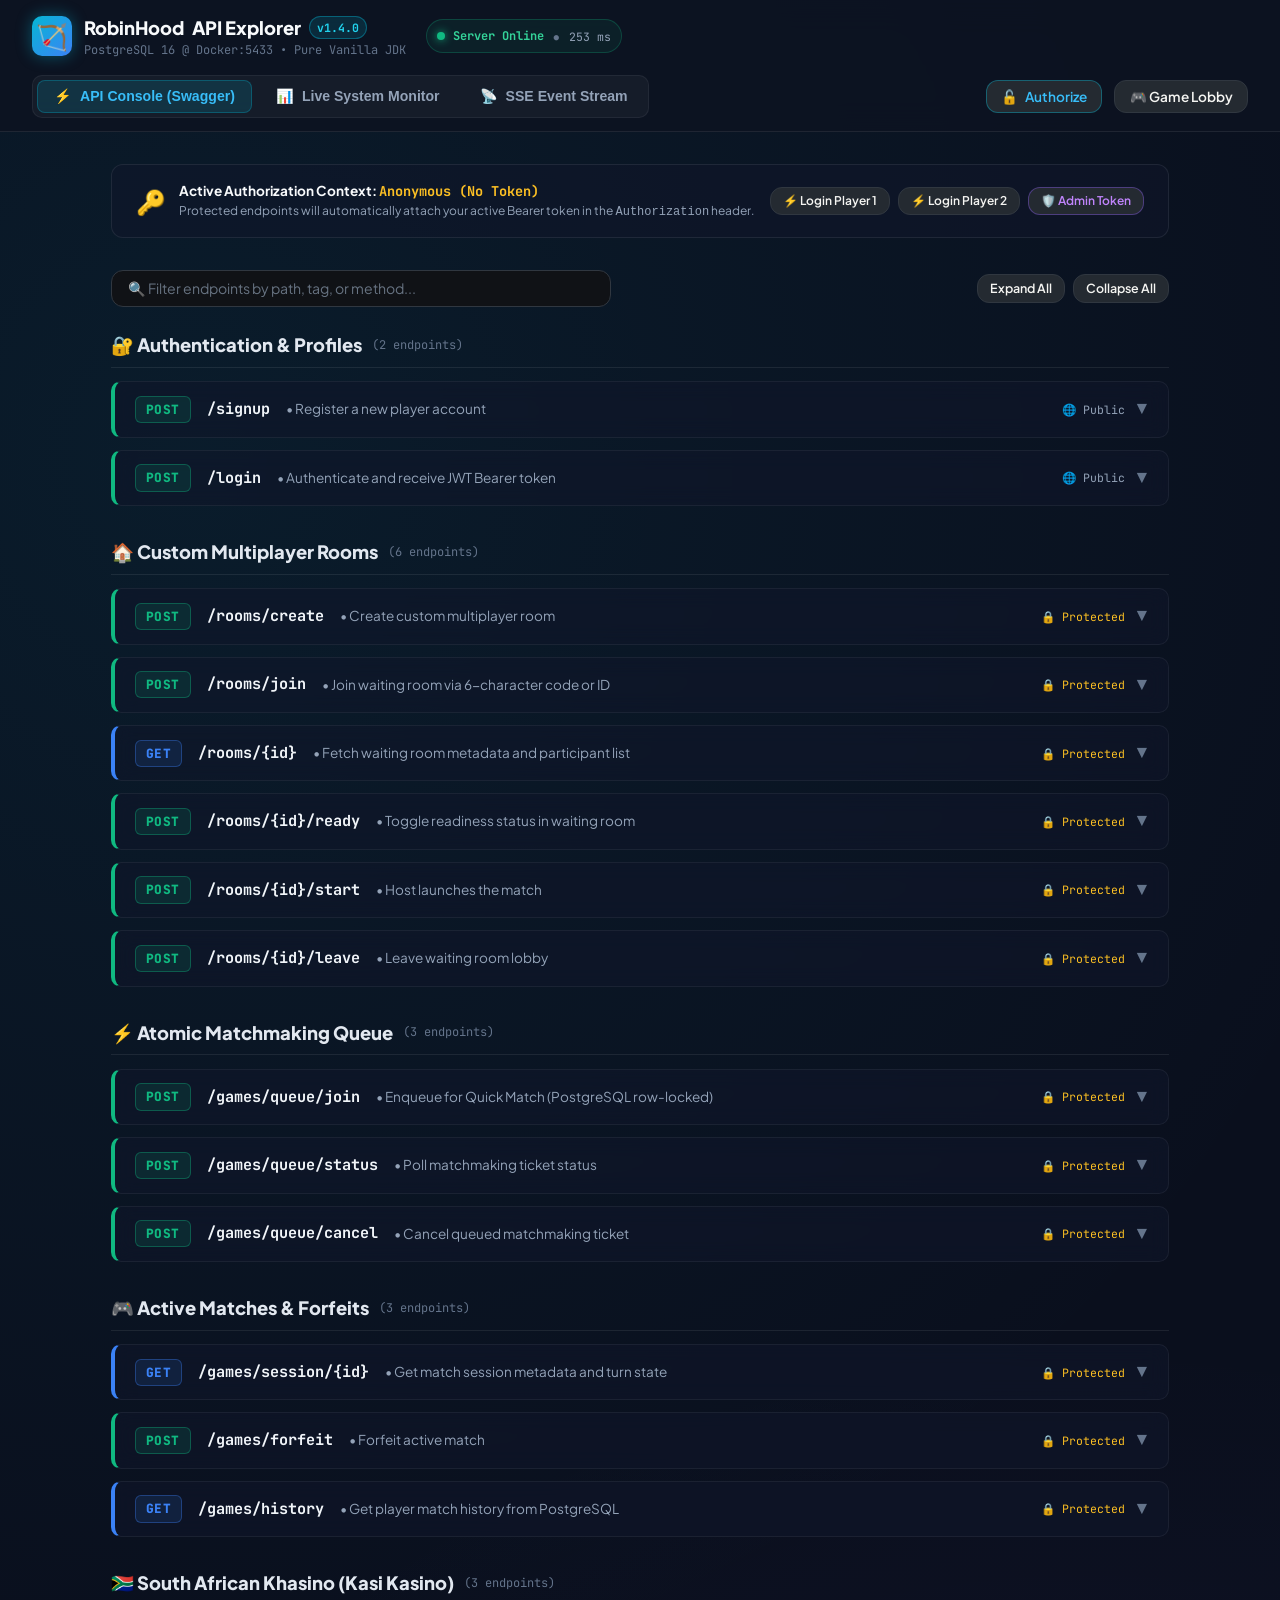
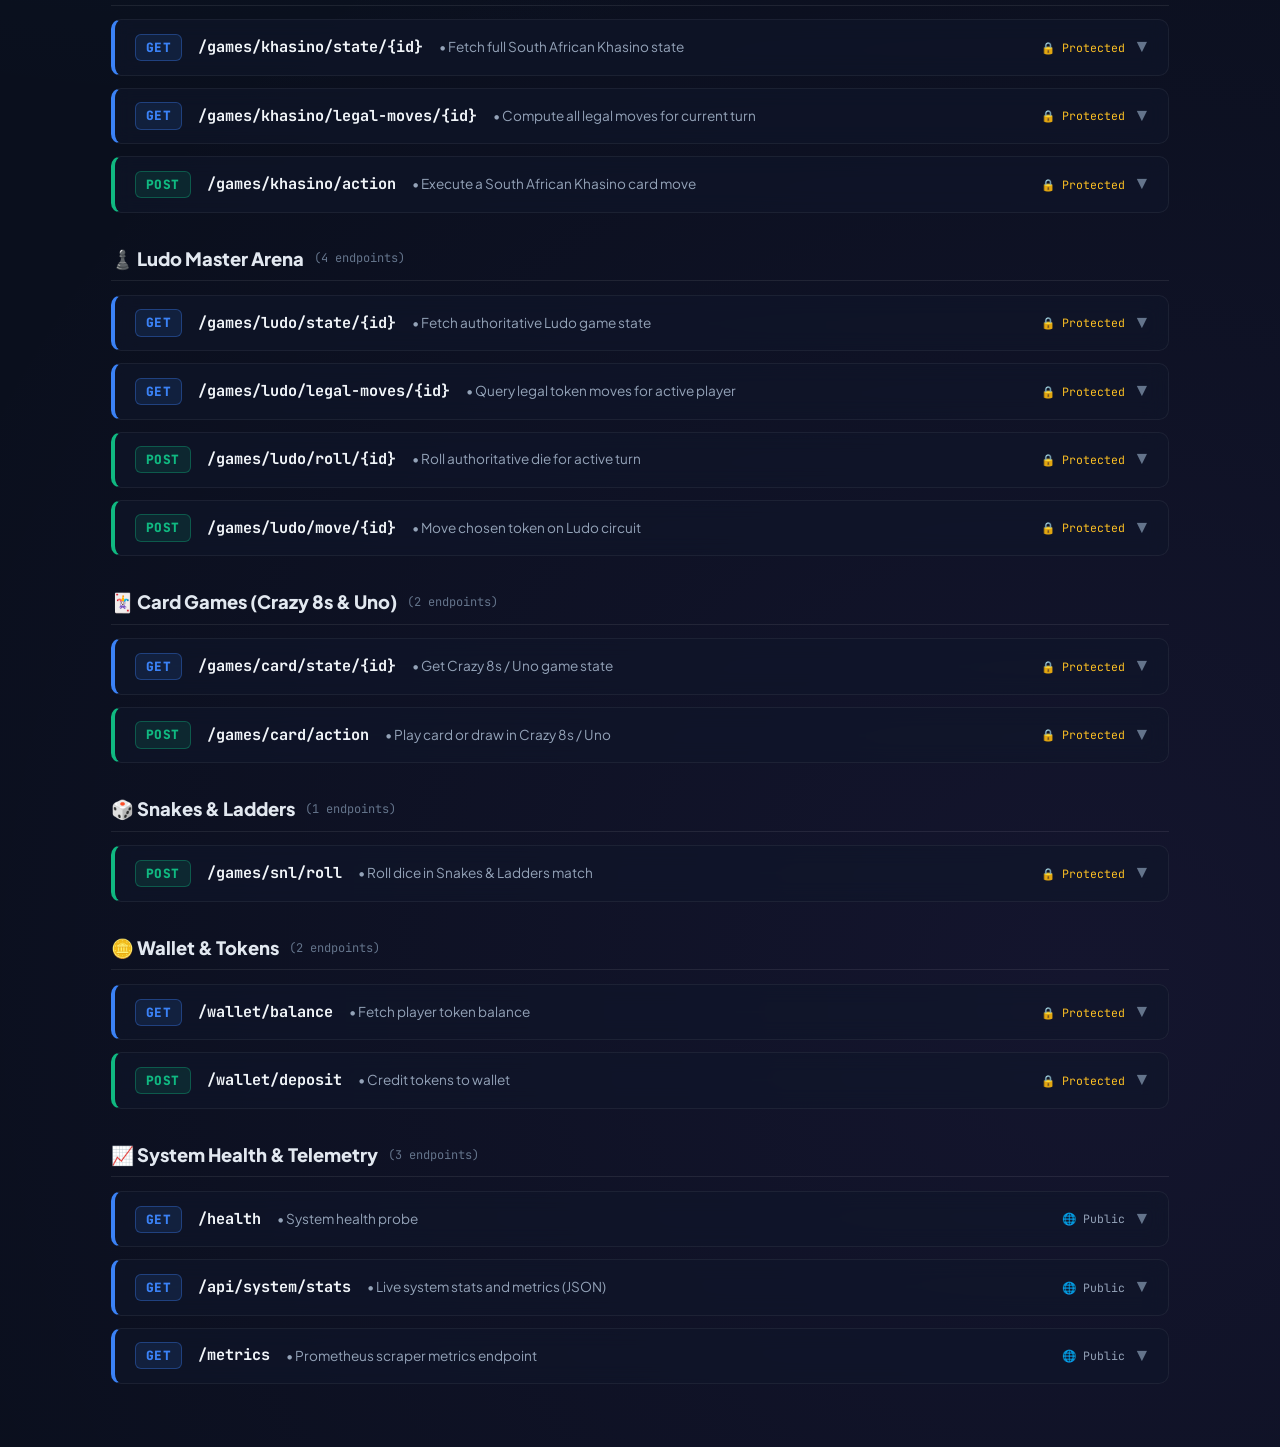
==== client/web vanilla/docs.html @ fde1a61f "feat(ludo): add authoritative Ludo game mode, contemporary UI redesign, OpenAPI monitor, and detaile" ====
<!DOCTYPE html>
<html lang="en">
<head>
  <meta charset="UTF-8" />
  <title>RobinHood API Explorer & System Monitor</title>
  <meta name="viewport" content="width=device-width, initial-scale=1" />
  <link rel="preconnect" href="https://fonts.googleapis.com">
  <link rel="preconnect" href="https://fonts.gstatic.com" crossorigin>
  <link href="https://fonts.googleapis.com/css2?family=Plus+Jakarta+Sans:wght@400;500;600;700;800&family=JetBrains+Mono:wght@400;500;600;700&display=swap" rel="stylesheet">
  <link rel="stylesheet" href="css/style.css" />
  <style>
    :root {
      --swagger-get: #3b82f6;
      --swagger-get-bg: rgba(59, 130, 246, 0.12);
      --swagger-get-border: rgba(59, 130, 246, 0.35);
      --swagger-post: #10b981;
      --swagger-post-bg: rgba(16, 185, 129, 0.12);
      --swagger-post-border: rgba(16, 185, 129, 0.35);
      --swagger-delete: #ef4444;
      --swagger-delete-bg: rgba(239, 68, 68, 0.12);
      --swagger-delete-border: rgba(239, 68, 68, 0.35);
      --swagger-put: #f59e0b;
      --swagger-put-bg: rgba(245, 158, 11, 0.12);
      --swagger-put-border: rgba(245, 158, 11, 0.35);
    }

    body {
      background: radial-gradient(circle at 15% 15%, rgba(6, 182, 212, 0.08), transparent 45%),
                  radial-gradient(circle at 85% 85%, rgba(139, 92, 246, 0.08), transparent 45%),
                  #0a0f1d;
      color: #f8fafc;
      font-family: 'Plus Jakarta Sans', sans-serif;
      margin: 0;
      padding: 0;
      min-height: 100vh;
    }

    .docs-header {
      background: rgba(13, 19, 33, 0.85);
      backdrop-filter: blur(16px);
      border-bottom: 1px solid rgba(255, 255, 255, 0.08);
      position: sticky;
      top: 0;
      z-index: 100;
      padding: 0.85rem 2rem;
    }

    .docs-header-inner {
      max-width: 1400px;
      margin: 0 auto;
      display: flex;
      justify-content: space-between;
      align-items: center;
      flex-wrap: wrap;
      gap: 1rem;
    }

    .docs-brand {
      display: flex;
      align-items: center;
      gap: 0.75rem;
      text-decoration: none;
      color: inherit;
    }

    .docs-brand-icon {
      font-size: 1.6rem;
      background: linear-gradient(135deg, #06b6d4, #3b82f6);
      width: 40px;
      height: 40px;
      border-radius: 10px;
      display: flex;
      align-items: center;
      justify-content: center;
      box-shadow: 0 0 16px rgba(6, 182, 212, 0.4);
    }

    .version-tag {
      background: rgba(6, 182, 212, 0.15);
      border: 1px solid rgba(6, 182, 212, 0.4);
      color: #22d3ee;
      font-size: 0.72rem;
      padding: 2px 7px;
      border-radius: 999px;
      font-family: 'JetBrains Mono', monospace;
      font-weight: 700;
    }

    .pulse-dot {
      display: inline-block;
      width: 8px;
      height: 8px;
      border-radius: 50%;
      background: #10b981;
      box-shadow: 0 0 8px #10b981;
      animation: pulseAnim 2s infinite;
    }

    @keyframes pulseAnim {
      0%, 100% { opacity: 1; transform: scale(1); }
      50% { opacity: 0.5; transform: scale(0.85); }
    }

    .nav-tabs-bar {
      display: flex;
      gap: 0.5rem;
      background: rgba(255, 255, 255, 0.04);
      padding: 4px;
      border-radius: 10px;
      border: 1px solid rgba(255, 255, 255, 0.06);
    }

    .nav-tab-btn {
      background: transparent;
      border: none;
      color: #94a3b8;
      font-weight: 600;
      font-size: 0.88rem;
      padding: 0.45rem 1rem;
      border-radius: 8px;
      cursor: pointer;
      display: flex;
      align-items: center;
      gap: 0.5rem;
      transition: all 0.2s ease;
    }

    .nav-tab-btn.active {
      background: rgba(6, 182, 212, 0.15);
      color: #38bdf8;
      border: 1px solid rgba(6, 182, 212, 0.3);
    }

    .docs-container {
      max-width: 1400px;
      margin: 0 auto;
      padding: 2rem;
    }

    /* Monitoring Grid */
    .metric-grid {
      display: grid;
      grid-template-columns: repeat(auto-fit, minmax(280px, 1fr));
      gap: 1.25rem;
      margin-bottom: 2rem;
    }

    .metric-card {
      background: rgba(15, 23, 42, 0.65);
      backdrop-filter: blur(12px);
      border: 1px solid rgba(255, 255, 255, 0.08);
      border-radius: 14px;
      padding: 1.25rem 1.5rem;
      position: relative;
      overflow: hidden;
      transition: transform 0.2s ease, border-color 0.2s ease;
    }

    .metric-card:hover {
      border-color: rgba(6, 182, 212, 0.4);
      transform: translateY(-2px);
    }

    .metric-card::after {
      content: '';
      position: absolute;
      top: 0;
      left: 0;
      right: 0;
      height: 3px;
      background: linear-gradient(90deg, #06b6d4, #8b5cf6);
      opacity: 0.7;
    }

    .metric-title {
      font-size: 0.82rem;
      font-weight: 700;
      text-transform: uppercase;
      letter-spacing: 0.05em;
      color: #94a3b8;
      display: flex;
      justify-content: space-between;
      align-items: center;
      margin-bottom: 0.5rem;
    }

    .metric-val {
      font-size: 1.9rem;
      font-weight: 800;
      color: #ffffff;
      font-family: 'JetBrains Mono', monospace;
      margin-bottom: 0.35rem;
    }

    .metric-sub {
      font-size: 0.8rem;
      color: #64748b;
    }

    .progress-bar {
      height: 6px;
      background: rgba(255, 255, 255, 0.1);
      border-radius: 999px;
      overflow: hidden;
      margin-top: 0.75rem;
    }

    .progress-fill {
      height: 100%;
      background: linear-gradient(90deg, #10b981, #06b6d4);
      border-radius: 999px;
      transition: width 0.4s ease;
    }

    /* Endpoint Accordion Cards */
    .api-group {
      margin-bottom: 2rem;
    }

    .api-group-title {
      font-size: 1.15rem;
      font-weight: 800;
      margin-bottom: 0.85rem;
      display: flex;
      align-items: center;
      gap: 0.65rem;
      color: #e2e8f0;
      padding-bottom: 0.5rem;
      border-bottom: 1px solid rgba(255, 255, 255, 0.08);
    }

    .endpoint-card {
      background: rgba(15, 23, 42, 0.6);
      backdrop-filter: blur(10px);
      border-radius: 10px;
      margin-bottom: 0.75rem;
      border: 1px solid rgba(255, 255, 255, 0.06);
      transition: all 0.2s ease;
      overflow: hidden;
    }

    .endpoint-card.get { border-left: 4px solid var(--swagger-get); }
    .endpoint-card.post { border-left: 4px solid var(--swagger-post); }
    .endpoint-card.delete { border-left: 4px solid var(--swagger-delete); }

    .endpoint-header {
      padding: 0.85rem 1.25rem;
      display: flex;
      align-items: center;
      justify-content: space-between;
      cursor: pointer;
      user-select: none;
      gap: 1rem;
    }

    .endpoint-header:hover {
      background: rgba(255, 255, 255, 0.02);
    }

    .endpoint-identity {
      display: flex;
      align-items: center;
      gap: 1rem;
      flex-wrap: wrap;
    }

    .method-badge {
      font-family: 'JetBrains Mono', monospace;
      font-weight: 800;
      font-size: 0.8rem;
      padding: 3px 10px;
      border-radius: 6px;
      text-transform: uppercase;
      letter-spacing: 0.04em;
    }

    .method-badge.get { background: var(--swagger-get-bg); color: var(--swagger-get); border: 1px solid var(--swagger-get-border); }
    .method-badge.post { background: var(--swagger-post-bg); color: var(--swagger-post); border: 1px solid var(--swagger-post-border); }
    .method-badge.delete { background: var(--swagger-delete-bg); color: var(--swagger-delete); border: 1px solid var(--swagger-delete-border); }

    .endpoint-path {
      font-family: 'JetBrains Mono', monospace;
      font-weight: 700;
      font-size: 0.95rem;
      color: #f1f5f9;
    }

    .endpoint-summary {
      color: #94a3b8;
      font-size: 0.85rem;
    }

    .endpoint-body {
      padding: 1.25rem;
      border-top: 1px solid rgba(255, 255, 255, 0.06);
      background: rgba(10, 15, 28, 0.7);
      display: none;
    }

    .endpoint-body.open {
      display: block;
    }

    .param-table {
      width: 100%;
      border-collapse: collapse;
      font-size: 0.85rem;
      margin-bottom: 1.25rem;
    }

    .param-table th {
      text-align: left;
      color: #94a3b8;
      padding: 6px 12px;
      border-bottom: 1px solid rgba(255, 255, 255, 0.08);
      font-weight: 700;
    }

    .param-table td {
      padding: 8px 12px;
      border-bottom: 1px solid rgba(255, 255, 255, 0.04);
      color: #cbd5e1;
    }

    .code-box {
      font-family: 'JetBrains Mono', monospace;
      background: #070b14;
      border: 1px solid rgba(255, 255, 255, 0.1);
      border-radius: 8px;
      padding: 0.85rem;
      font-size: 0.82rem;
      color: #38bdf8;
      width: 100%;
      box-sizing: border-box;
      resize: vertical;
      min-height: 80px;
    }

    .response-box {
      background: #050811;
      border: 1px solid rgba(255, 255, 255, 0.1);
      border-radius: 8px;
      padding: 1rem;
      font-family: 'JetBrains Mono', monospace;
      font-size: 0.82rem;
      max-height: 350px;
      overflow-y: auto;
      white-space: pre-wrap;
      word-break: break-all;
      color: #a7f3d0;
      margin-top: 0.75rem;
    }

    .status-pill {
      font-family: 'JetBrains Mono', monospace;
      font-size: 0.75rem;
      font-weight: 700;
      padding: 2px 8px;
      border-radius: 4px;
    }

    .status-pill.success { background: rgba(16, 185, 129, 0.2); color: #34d399; border: 1px solid rgba(16, 185, 129, 0.4); }
    .status-pill.client-err { background: rgba(245, 158, 11, 0.2); color: #fbbf24; border: 1px solid rgba(245, 158, 11, 0.4); }
    .status-pill.server-err { background: rgba(239, 68, 68, 0.2); color: #f87171; border: 1px solid rgba(239, 68, 68, 0.4); }

    .btn-execute {
      background: linear-gradient(135deg, #06b6d4, #2563eb);
      color: #ffffff;
      border: none;
      padding: 0.55rem 1.4rem;
      border-radius: 8px;
      font-weight: 700;
      font-size: 0.88rem;
      cursor: pointer;
      display: inline-flex;
      align-items: center;
      gap: 0.5rem;
      transition: all 0.2s ease;
    }

    .btn-execute:hover {
      box-shadow: 0 0 16px rgba(6, 182, 212, 0.5);
      transform: translateY(-1px);
    }

    .auth-banner {
      background: rgba(15, 23, 42, 0.6);
      border: 1px solid rgba(255, 255, 255, 0.08);
      border-radius: 12px;
      padding: 1rem 1.5rem;
      margin-bottom: 2rem;
      display: flex;
      justify-content: space-between;
      align-items: center;
      flex-wrap: wrap;
      gap: 1rem;
    }
  </style>
</head>
<body>

  <!-- Top Sticky Header -->
  <header class="docs-header">
    <div class="docs-header-inner">
      <div style="display: flex; align-items: center; gap: 1.25rem;">
        <a href="/" class="docs-brand">
          <div class="docs-brand-icon">🏹</div>
          <div>
            <div style="font-weight: 800; font-size: 1.15rem; display: flex; align-items: center; gap: 0.5rem;">
              RobinHood <span style="color: var(--accent-cyan);">API Explorer</span>
              <span class="version-tag">v1.4.0</span>
            </div>
            <div style="font-size: 0.75rem; color: #64748b; font-family: 'JetBrains Mono', monospace;">
              PostgreSQL 16 @ Docker:5433 • Pure Vanilla JDK
            </div>
          </div>
        </a>

        <div style="display: flex; align-items: center; gap: 0.5rem; background: rgba(16, 185, 129, 0.08); border: 1px solid rgba(16, 185, 129, 0.25); padding: 4px 10px; border-radius: 999px;">
          <span class="pulse-dot"></span>
          <span id="headerStatusText" style="font-size: 0.75rem; font-weight: 700; color: #34d399; font-family: 'JetBrains Mono', monospace;">
            Server Online
          </span>
          <span style="color: #64748b;">•</span>
          <span id="headerLatencyText" style="font-size: 0.72rem; color: #94a3b8; font-family: 'JetBrains Mono', monospace;">-- ms</span>
        </div>
      </div>

      <!-- Navigation Tabs -->
      <div class="nav-tabs-bar">
        <button id="tabBtnDocs" class="nav-tab-btn active" onclick="switchTab('docs')">
          <span>⚡</span> API Console (Swagger)
        </button>
        <button id="tabBtnMonitor" class="nav-tab-btn" onclick="switchTab('monitor')">
          <span>📊</span> Live System Monitor
        </button>
        <button id="tabBtnStream" class="nav-tab-btn" onclick="switchTab('stream')">
          <span>📡</span> SSE Event Stream
        </button>
      </div>

      <!-- Header Controls -->
      <div style="display: flex; align-items: center; gap: 0.75rem;">
        <button id="authBtn" class="btn btn-secondary" onclick="openAuthModal()" style="font-size: 0.85rem; padding: 0.45rem 0.9rem; display: flex; align-items: center; gap: 0.4rem; border-color: rgba(6, 182, 212, 0.4); color: #38bdf8;">
          <span id="authBtnIcon">🔓</span> <span id="authBtnText">Authorize</span>
        </button>
        <a href="/" class="btn btn-secondary" style="font-size: 0.85rem; padding: 0.45rem 0.9rem; text-decoration: none;">
          🎮 Game Lobby
        </a>
      </div>
    </div>
  </header>

  <main class="docs-container">

    <!-- Active Token / Quick Context Banner -->
    <div class="auth-banner">
      <div style="display: flex; align-items: center; gap: 0.85rem;">
        <div style="font-size: 1.5rem;">🔑</div>
        <div>
          <div style="font-size: 0.85rem; font-weight: 700; color: #f8fafc;">
            Active Authorization Context:
            <span id="activeAuthBadge" style="color: #fbbf24; font-family: 'JetBrains Mono', monospace;">Anonymous (No Token)</span>
          </div>
          <div style="font-size: 0.75rem; color: #94a3b8;">
            Protected endpoints will automatically attach your active Bearer token in the <code>Authorization</code> header.
          </div>
        </div>
      </div>
      <div style="display: flex; gap: 0.5rem; flex-wrap: wrap;">
        <button class="btn btn-secondary" onclick="quickAuth('p1@robinhood.io', 'password123')" style="font-size: 0.75rem; padding: 0.35rem 0.75rem;">
          ⚡ Login Player 1
        </button>
        <button class="btn btn-secondary" onclick="quickAuth('p2@robinhood.io', 'password123')" style="font-size: 0.75rem; padding: 0.35rem 0.75rem;">
          ⚡ Login Player 2
        </button>
        <button class="btn btn-secondary" onclick="setAdminToken()" style="font-size: 0.75rem; padding: 0.35rem 0.75rem; border-color: rgba(139, 92, 246, 0.4); color: #c084fc;">
          🛡️ Admin Token
        </button>
      </div>
    </div>

    <!-- TAB 1: SWAGGER API CONSOLE -->
    <section id="viewDocs">
      <!-- Search & Filter Controls -->
      <div style="display: flex; justify-content: space-between; align-items: center; margin-bottom: 1.5rem; flex-wrap: wrap; gap: 1rem;">
        <div style="display: flex; gap: 0.5rem; align-items: center; flex: 1; max-width: 500px;">
          <input type="text" id="endpointSearch" class="form-input" placeholder="🔍 Filter endpoints by path, tag, or method..." oninput="filterEndpoints()" style="font-size: 0.88rem; padding: 0.55rem 1rem;" />
        </div>
        <div style="display: flex; gap: 0.5rem;">
          <button class="btn btn-secondary" onclick="expandAllEndpoints(true)" style="font-size: 0.78rem; padding: 0.35rem 0.75rem;">
            Expand All
          </button>
          <button class="btn btn-secondary" onclick="expandAllEndpoints(false)" style="font-size: 0.78rem; padding: 0.35rem 0.75rem;">
            Collapse All
          </button>
        </div>
      </div>

      <!-- Endpoints Container Rendered by JS -->
      <div id="endpointsContainer"></div>
    </section>

    <!-- TAB 2: SYSTEM MONITORING DASHBOARD -->
    <section id="viewMonitor" style="display: none;">
      <div style="display: flex; justify-content: space-between; align-items: center; margin-bottom: 1.5rem; flex-wrap: wrap; gap: 1rem;">
        <div>
          <h2 style="font-size: 1.4rem; font-weight: 800; display: flex; align-items: center; gap: 0.5rem; margin-bottom: 0.25rem;">
            <span>📊</span> Real-Time Infrastructure & Engine Monitoring
          </h2>
          <p style="color: #94a3b8; font-size: 0.85rem;">
            Live JVM runtime telemetry, Docker PostgreSQL connection status, and game session counters.
          </p>
        </div>

        <div style="display: flex; align-items: center; gap: 0.75rem;">
          <div style="display: flex; align-items: center; gap: 0.35rem; font-size: 0.82rem; color: #94a3b8;">
            <span>Auto-refresh:</span>
            <select id="monitorRefreshRate" class="form-input" style="padding: 0.25rem 0.5rem; font-size: 0.8rem; width: auto;" onchange="updateRefreshInterval()">
              <option value="2000">2s</option>
              <option value="5000" selected>5s</option>
              <option value="10000">10s</option>
              <option value="0">Off</option>
            </select>
          </div>
          <button class="btn btn-secondary" onclick="fetchSystemStats(true)" style="font-size: 0.82rem; padding: 0.4rem 0.85rem; display: flex; align-items: center; gap: 0.35rem;">
            <span>🔄</span> Refresh Now
          </button>
        </div>
      </div>

      <!-- KPI Grid -->
      <div class="metric-grid">
        <div class="metric-card">
          <div class="metric-title">
            <span>Server & NIO Engine</span>
            <span>⚡ Port 8080</span>
          </div>
          <div class="metric-val" id="metricServerStatus">UP</div>
          <div class="metric-sub" id="metricServerUptime">Uptime: Calculating...</div>
          <div class="metric-sub" style="margin-top: 0.25rem;" id="metricServerThreads">Threads: -- active</div>
        </div>

        <div class="metric-card">
          <div class="metric-title">
            <span>Database (Docker Container)</span>
            <span id="metricDbTag" style="color: #34d399; font-family: 'JetBrains Mono';">PostgreSQL 16</span>
          </div>
          <div class="metric-val" id="metricDbStatus" style="color: #34d399;">CONNECTED</div>
          <div class="metric-sub" id="metricDbDetails">Port 5433 • Host localhost</div>
          <div class="metric-sub" style="margin-top: 0.25rem;" id="metricDbStats">Users: -- • Matches: --</div>
        </div>

        <div class="metric-card">
          <div class="metric-title">
            <span>JVM Heap Memory</span>
            <span id="metricMemPercent">--%</span>
          </div>
          <div class="metric-val" id="metricMemUsed">-- MB</div>
          <div class="metric-sub" id="metricMemMax">Max Allocated: -- MB</div>
          <div class="progress-bar">
            <div id="metricMemBar" class="progress-fill" style="width: 0%;"></div>
          </div>
        </div>

        <div class="metric-card">
          <div class="metric-title">
            <span>Live Game Engine</span>
            <span>🎮 Synchronous</span>
          </div>
          <div class="metric-val" id="metricActiveSessions">0</div>
          <div class="metric-sub" id="metricWaitingRooms">Waiting Lobbies: 0</div>
          <div class="metric-sub" style="margin-top: 0.25rem;" id="metricQueueCount">Matchmaking Queue: 0 players</div>
        </div>
      </div>

      <!-- Raw Stats & Prometheus Scraper Details -->
      <div style="background: rgba(15, 23, 42, 0.6); border: 1px solid rgba(255, 255, 255, 0.08); border-radius: 12px; padding: 1.5rem; margin-top: 1.5rem;">
        <div style="display: flex; justify-content: space-between; align-items: center; margin-bottom: 1rem;">
          <h3 style="font-size: 1rem; font-weight: 700; color: #ffffff;">
            Live JSON Telemetry Payload (<code>/api/system/stats</code>)
          </h3>
          <button class="btn btn-secondary" onclick="navigator.clipboard.writeText(document.getElementById('rawStatsViewer').textContent); window.showToast('Copied JSON telemetry', 'success');" style="font-size: 0.75rem; padding: 0.25rem 0.65rem;">
            📋 Copy JSON
          </button>
        </div>
        <div id="rawStatsViewer" class="response-box" style="margin-top: 0; max-height: 280px;">Loading live telemetry...</div>
      </div>
    </section>

    <!-- TAB 3: SSE EVENT STREAM MONITOR -->
    <section id="viewStream" style="display: none;">
      <div style="background: rgba(15, 23, 42, 0.6); border: 1px solid rgba(255, 255, 255, 0.08); border-radius: 12px; padding: 1.5rem;">
        <div style="display: flex; justify-content: space-between; align-items: center; margin-bottom: 1.25rem; flex-wrap: wrap; gap: 1rem;">
          <div>
            <h2 style="font-size: 1.3rem; font-weight: 800; display: flex; align-items: center; gap: 0.5rem; margin-bottom: 0.25rem;">
              <span>📡</span> Real-Time Server-Sent Events (SSE) Live Monitor
            </h2>
            <p style="color: #94a3b8; font-size: 0.85rem;">
              Attach to any active Match Session ID or Waiting Room ID to inspect real-time published broadcasts.
            </p>
          </div>

          <div style="display: flex; gap: 0.5rem;">
            <button class="btn btn-secondary" onclick="clearStreamLog()" style="font-size: 0.8rem; padding: 0.4rem 0.8rem;">
              ✕ Clear Stream
            </button>
          </div>
        </div>

        <div style="display: flex; gap: 0.75rem; margin-bottom: 1.25rem; flex-wrap: wrap;">
          <input type="text" id="streamTopicInput" class="form-input" placeholder="Enter Session ID or Room ID..." style="flex: 1; min-width: 280px; font-size: 0.88rem;" />
          <button id="streamConnectBtn" class="btn btn-primary" onclick="toggleSseStream()" style="font-size: 0.88rem; padding: 0.55rem 1.25rem;">
            Connect to Stream
          </button>
        </div>

        <div id="streamEventContainer" class="response-box" style="min-height: 380px; max-height: 500px; color: #38bdf8; font-size: 0.82rem;">
          [Ready] Enter a Session ID or Room ID above and click Connect to inspect live SSE frames.
        </div>
      </div>
    </section>

  </main>

  <!-- Authorize Modal -->
  <div id="authModal" class="modal-overlay hidden" style="z-index: 200;">
    <div class="modal-content" style="max-width: 520px; text-align: left; padding: 2rem;">
      <div style="display: flex; justify-content: space-between; align-items: center; margin-bottom: 1.25rem; border-bottom: 1px solid rgba(255,255,255,0.08); padding-bottom: 0.75rem;">
        <h3 style="font-size: 1.25rem; font-weight: 800; display: flex; align-items: center; gap: 0.5rem;">
          <span>🔐</span> API Authorization (Bearer Token)
        </h3>
        <button class="btn btn-secondary" onclick="closeAuthModal()" style="font-size: 0.8rem; padding: 0.25rem 0.6rem;">✕</button>
      </div>

      <div style="font-size: 0.85rem; color: #94a3b8; line-height: 1.5; margin-bottom: 1rem;">
        Enter your JWT Bearer token below. All protected API requests sent from this console will automatically include <code>Authorization: Bearer &lt;token&gt;</code>.
      </div>

      <div class="form-group">
        <label class="form-label">JWT Bearer Token:</label>
        <textarea id="modalTokenInput" class="form-input" style="font-family: 'JetBrains Mono', monospace; font-size: 0.82rem; height: 90px; resize: vertical;" placeholder="eyJhbGciOiJIUzI1NiIsInR5cCI6IkpXVCJ9..."></textarea>
      </div>

      <div style="display: flex; gap: 0.5rem; justify-content: space-between; margin-top: 1.25rem; flex-wrap: wrap;">
        <button class="btn btn-secondary" onclick="clearActiveToken()" style="font-size: 0.85rem;">
          Clear Token
        </button>
        <div style="display: flex; gap: 0.5rem;">
          <button class="btn btn-secondary" onclick="closeAuthModal()" style="font-size: 0.85rem;">
            Cancel
          </button>
          <button class="btn btn-primary" onclick="saveActiveToken()" style="font-size: 0.85rem;">
            Save & Authorize
          </button>
        </div>
      </div>
    </div>
  </div>

  <div id="toast-container" class="toast-container"></div>

  <script type="module" src="scripts/docs.js"></script>
</body>
</html>
---- client/web vanilla/css/style.css ----
/* ==========================================================================
   RobinHood Gaming Platform - Modern Premium Design System
   Pure Vanilla CSS - Minimal, Classy, High-Performance Aesthetic
   ========================================================================== */

@import url('https://fonts.googleapis.com/css2?family=Plus+Jakarta+Sans:wght@400;500;600;700;800&family=JetBrains+Mono:wght@500;600;700&display=swap');

:root {
  /* Typography Scale */
  --font-sans: 'Plus Jakarta Sans', -apple-system, BlinkMacSystemFont, 'Segoe UI', Roboto, Helvetica, Arial, sans-serif;
  --font-mono: 'JetBrains Mono', ui-monospace, SFMono-Regular, Menlo, Monaco, Consolas, monospace;

  /* Primary Palette (Dark, Sophisticated, Restrained) */
  --bg-main: #101216;
  --bg-surface: #161A20;
  --surface-elevated: #1A1E24;
  --surface-secondary: #242A31;
  --surface-tertiary: #2D343E;
  --surface-glass: rgba(26, 30, 36, 0.85);
  --surface-glass-hover: rgba(36, 42, 49, 0.9);

  /* Borders & Dividers */
  --border-subtle: #232932;
  --border-medium: #303740;
  --border-hover: #414B58;
  --border-focus: #42D9D0;
  --border-glass: rgba(255, 255, 255, 0.07);

  /* Text & Content Hierarchy */
  --text-primary: #F5F5F2;
  --text-secondary: #9CA4B0;
  --text-muted: #677382;
  --text-inverse: #101216;

  /* Interaction Accent Colors */
  --accent-primary: #42D9D0;          /* Signature Mint */
  --accent-hover: #5FE2D9;            /* Brighter mint on hover */
  --accent-active: #32BFB6;           /* Pressed mint */
  --accent-subtle: rgba(66, 217, 208, 0.12);
  --accent-border: rgba(66, 217, 208, 0.32);
  --accent-glow: rgba(66, 217, 208, 0.22);

  /* Semantic Status Colors */
  --status-success: #34D399;
  --status-success-bg: rgba(52, 211, 153, 0.12);
  --status-success-border: rgba(52, 211, 153, 0.3);

  --status-warning: #F59E0B;
  --status-warning-bg: rgba(245, 158, 11, 0.12);
  --status-warning-border: rgba(245, 158, 11, 0.3);

  --status-error: #EF4444;
  --status-error-bg: rgba(239, 68, 68, 0.12);
  --status-error-border: rgba(239, 68, 68, 0.3);

  --status-info: #60A5FA;
  --status-info-bg: rgba(96, 165, 250, 0.12);
  --status-info-border: rgba(96, 165, 250, 0.3);

  /* Corner Radii */
  --radius-xs: 4px;
  --radius-sm: 8px;
  --radius-md: 12px;
  --radius-lg: 16px;
  --radius-xl: 22px;
  --radius-full: 9999px;

  /* Shadows & Depth */
  --shadow-sm: 0 1px 3px rgba(0, 0, 0, 0.3);
  --shadow-md: 0 4px 14px rgba(0, 0, 0, 0.4), 0 0 0 1px var(--border-subtle);
  --shadow-lg: 0 12px 32px rgba(0, 0, 0, 0.5), 0 0 0 1px var(--border-subtle);
  --shadow-pop: 0 20px 48px rgba(0, 0, 0, 0.65), 0 0 0 1px var(--border-medium);
  --shadow-accent: 0 4px 16px var(--accent-glow);

  /* Transitions */
  --transition-fast: 150ms cubic-bezier(0.4, 0, 0.2, 1);
  --transition-normal: 220ms cubic-bezier(0.4, 0, 0.2, 1);
}

/* Base Reset & Box Sizing */
*, *::before, *::after {
  box-sizing: border-box;
  margin: 0;
  padding: 0;
}

html {
  font-size: 16px;
  color-scheme: dark;
  scroll-behavior: smooth;
}

body {
  font-family: var(--font-sans);
  background-color: var(--bg-main);
  background-image: 
    radial-gradient(at 0% 0%, rgba(66, 217, 208, 0.03) 0px, transparent 50%),
    radial-gradient(at 100% 100%, rgba(96, 165, 250, 0.02) 0px, transparent 50%);
  color: var(--text-primary);
  min-height: 100vh;
  display: flex;
  flex-direction: column;
  line-height: 1.5;
  -webkit-font-smoothing: antialiased;
  -moz-osx-font-smoothing: grayscale;
}

/* Custom Scrollbars */
::-webkit-scrollbar {
  width: 7px;
  height: 7px;
}
::-webkit-scrollbar-track {
  background: var(--bg-main);
}
::-webkit-scrollbar-thumb {
  background: var(--surface-tertiary);
  border-radius: var(--radius-full);
}
::-webkit-scrollbar-thumb:hover {
  background: var(--border-hover);
}

/* Typography Defaults */
h1, h2, h3, h4, h5, h6 {
  color: var(--text-primary);
  font-weight: 700;
  line-height: 1.25;
  letter-spacing: -0.02em;
}

p {
  color: var(--text-secondary);
}

a {
  color: var(--accent-primary);
  text-decoration: none;
  transition: color var(--transition-fast);
}
a:hover {
  color: var(--accent-hover);
}

/* Top Sticky Navigation Bar */
.app-header {
  position: sticky;
  top: 0;
  z-index: 50;
  height: 64px;
  backdrop-filter: blur(16px);
  -webkit-backdrop-filter: blur(16px);
  background: rgba(16, 18, 22, 0.88);
  border-bottom: 1px solid var(--border-subtle);
  display: flex;
  align-items: center;
  padding: 0 1.5rem;
}

.header-container {
  max-width: 1240px;
  width: 100%;
  margin: 0 auto;
  display: flex;
  align-items: center;
  justify-content: space-between;
}

.brand {
  display: flex;
  align-items: center;
  gap: 0.75rem;
  text-decoration: none;
  color: var(--text-primary);
  user-select: none;
}

.brand-icon {
  width: 36px;
  height: 36px;
  background: var(--surface-elevated);
  border: 1px solid var(--border-medium);
  border-radius: var(--radius-md);
  display: flex;
  align-items: center;
  justify-content: center;
  color: var(--accent-primary);
  transition: all var(--transition-fast);
}

.brand:hover .brand-icon {
  border-color: var(--accent-primary);
  box-shadow: 0 0 12px var(--accent-glow);
  transform: translateY(-1px);
}

.brand-text {
  display: flex;
  flex-direction: column;
  line-height: 1.1;
}

.brand-title {
  font-weight: 800;
  font-size: 1.15rem;
  letter-spacing: -0.025em;
  color: var(--text-primary);
}

.brand-sub {
  font-size: 0.7rem;
  font-weight: 600;
  color: var(--text-muted);
  letter-spacing: 0.05em;
  text-transform: uppercase;
}

.nav-controls {
  display: flex;
  align-items: center;
  gap: 0.85rem;
}

/* Balance Chip */
.balance-chip {
  display: flex;
  align-items: center;
  gap: 0.45rem;
  background: var(--surface-elevated);
  border: 1px solid var(--border-medium);
  padding: 0.35rem 0.85rem;
  border-radius: var(--radius-full);
  font-size: 0.85rem;
  font-weight: 600;
  color: var(--text-primary);
  transition: border-color var(--transition-fast);
}
.balance-chip:hover {
  border-color: var(--status-warning);
}
.balance-icon {
  font-size: 0.95rem;
}
.balance-value {
  font-family: var(--font-mono);
  font-weight: 700;
  color: #FBBF24;
}
.balance-currency {
  font-size: 0.75rem;
  color: var(--text-muted);
  text-transform: uppercase;
  letter-spacing: 0.03em;
}

/* User Profile Badge */
.user-badge {
  display: flex;
  align-items: center;
  gap: 0.5rem;
  background: var(--surface-elevated);
  border: 1px solid var(--border-medium);
  padding: 0.3rem 0.75rem;
  border-radius: var(--radius-full);
  font-size: 0.85rem;
  color: var(--text-primary);
}

.user-avatar {
  width: 26px;
  height: 26px;
  border-radius: 50%;
  background: var(--surface-tertiary);
  border: 1px solid var(--border-hover);
  display: flex;
  align-items: center;
  justify-content: center;
  font-size: 0.75rem;
  font-weight: 700;
  color: var(--accent-primary);
}

.user-name {
  font-weight: 600;
  font-size: 0.85rem;
  max-width: 130px;
  overflow: hidden;
  text-overflow: ellipsis;
  white-space: nowrap;
}

/* Navigation Links & Action Buttons */
.nav-action-link {
  display: flex;
  align-items: center;
  gap: 0.4rem;
  padding: 0.4rem 0.85rem;
  border-radius: var(--radius-md);
  border: 1px solid var(--border-medium);
  background: var(--surface-elevated);
  font-size: 0.82rem;
  font-weight: 600;
  color: var(--text-secondary);
  text-decoration: none;
  transition: all var(--transition-fast);
}
.nav-action-link:hover {
  border-color: var(--accent-border);
  color: var(--accent-primary);
  background: var(--accent-subtle);
}

/* Main Viewport Shell */
.main-wrapper {
  max-width: 1240px;
  width: 100%;
  margin: 1.75rem auto;
  padding: 0 1.5rem;
  flex: 1;
}

.app-viewport {
  width: 100%;
}

/* Segmented Navigation Tabs */
.tabs-bar {
  display: inline-flex;
  gap: 0.35rem;
  background: var(--surface-elevated);
  border: 1px solid var(--border-medium);
  padding: 0.3rem;
  border-radius: var(--radius-md);
  margin-bottom: 2rem;
  overflow-x: auto;
  box-shadow: var(--shadow-sm);
}

.tab-btn {
  background: transparent;
  border: none;
  color: var(--text-secondary);
  font-family: var(--font-sans);
  font-size: 0.88rem;
  font-weight: 600;
  padding: 0.55rem 1.15rem;
  border-radius: var(--radius-sm);
  cursor: pointer;
  display: flex;
  align-items: center;
  gap: 0.5rem;
  transition: all var(--transition-fast);
  white-space: nowrap;
  user-select: none;
}

.tab-btn:hover {
  color: var(--text-primary);
  background: rgba(255, 255, 255, 0.04);
}

.tab-btn.active {
  color: var(--text-primary);
  background: var(--surface-secondary);
  border: 1px solid var(--border-hover);
  box-shadow: var(--shadow-sm);
}

/* Common Surfaces & Cards */
.card, .glass-card {
  background: var(--surface-elevated);
  border: 1px solid var(--border-subtle);
  border-radius: var(--radius-lg);
  padding: 1.75rem;
  box-shadow: var(--shadow-md);
  transition: border-color var(--transition-fast), box-shadow var(--transition-fast);
}
.card:hover, .glass-card:hover {
  border-color: var(--border-medium);
}

/* Buttons */
.btn {
  display: inline-flex;
  align-items: center;
  justify-content: center;
  gap: 0.5rem;
  font-family: var(--font-sans);
  font-size: 0.92rem;
  font-weight: 600;
  padding: 0.65rem 1.35rem;
  border-radius: var(--radius-md);
  border: 1px solid transparent;
  cursor: pointer;
  transition: all var(--transition-fast);
  text-decoration: none;
  line-height: 1.25;
  user-select: none;
}

.btn:focus-visible {
  outline: 2px solid var(--border-focus);
  outline-offset: 2px;
}

.btn-primary {
  background: var(--accent-primary);
  color: var(--text-inverse);
  box-shadow: var(--shadow-accent);
}
.btn-primary:hover:not(:disabled) {
  background: var(--accent-hover);
  transform: translateY(-1px);
  box-shadow: 0 6px 20px var(--accent-glow);
}
.btn-primary:active:not(:disabled) {
  background: var(--accent-active);
  transform: translateY(0);
}

.btn-secondary {
  background: var(--surface-secondary);
  border-color: var(--border-medium);
  color: var(--text-primary);
}
.btn-secondary:hover:not(:disabled) {
  background: var(--surface-tertiary);
  border-color: var(--border-hover);
  transform: translateY(-1px);
}

.btn-ghost {
  background: transparent;
  border-color: transparent;
  color: var(--text-secondary);
}
.btn-ghost:hover:not(:disabled) {
  color: var(--text-primary);
  background: rgba(255, 255, 255, 0.05);
}

.btn-danger {
  background: var(--status-error-bg);
  border-color: var(--status-error-border);
  color: #F87171;
}
.btn-danger:hover:not(:disabled) {
  background: var(--status-error);
  color: white;
  transform: translateY(-1px);
}

.btn-violet {
  background: #3B82F6;
  color: #ffffff;
  box-shadow: 0 4px 14px rgba(59, 130, 246, 0.35);
}
.btn-violet:hover:not(:disabled) {
  background: #60A5FA;
  transform: translateY(-1px);
}

.btn-sm {
  padding: 0.4rem 0.85rem;
  font-size: 0.82rem;
  border-radius: var(--radius-sm);
}

.btn:disabled {
  opacity: 0.4;
  cursor: not-allowed;
  transform: none !important;
  box-shadow: none !important;
}

/* Forms & Inputs */
.form-group {
  margin-bottom: 1.25rem;
}

.form-label {
  display: block;
  font-size: 0.8rem;
  font-weight: 700;
  color: var(--text-secondary);
  margin-bottom: 0.45rem;
  text-transform: uppercase;
  letter-spacing: 0.05em;
}

.form-input, .form-select {
  width: 100%;
  background: var(--bg-main);
  border: 1px solid var(--border-medium);
  border-radius: var(--radius-md);
  padding: 0.75rem 1rem;
  color: var(--text-primary);
  font-family: var(--font-sans);
  font-size: 0.95rem;
  transition: all var(--transition-fast);
}

.form-input::placeholder {
  color: var(--text-muted);
}

.form-input:focus, .form-select:focus {
  outline: none;
  border-color: var(--border-focus);
  box-shadow: 0 0 0 3px var(--accent-subtle);
  background: var(--bg-surface);
}

/* Chips & Selectors */
.chip-select-group {
  display: flex;
  gap: 0.5rem;
  flex-wrap: wrap;
}

.chip-btn {
  background: var(--surface-elevated);
  border: 1px solid var(--border-medium);
  color: var(--text-secondary);
  font-family: var(--font-sans);
  font-size: 0.85rem;
  font-weight: 600;
  padding: 0.5rem 0.95rem;
  border-radius: var(--radius-md);
  cursor: pointer;
  transition: all var(--transition-fast);
  user-select: none;
}

.chip-btn:hover {
  border-color: var(--border-hover);
  color: var(--text-primary);
}

.chip-btn.active {
  background: var(--accent-subtle);
  border-color: var(--accent-primary);
  color: var(--accent-primary);
  font-weight: 700;
}

/* ==========================================================================
   Lobby Layout & Game Discovery Grid
   ========================================================================== */

.lobby-hero {
  margin-bottom: 2rem;
  display: flex;
  justify-content: space-between;
  align-items: flex-end;
  flex-wrap: wrap;
  gap: 1rem;
}

.lobby-hero-title {
  font-size: 2rem;
  font-weight: 800;
  letter-spacing: -0.03em;
  color: var(--text-primary);
  margin-bottom: 0.35rem;
}

.lobby-hero-desc {
  font-size: 0.95rem;
  color: var(--text-secondary);
  max-width: 620px;
}

.lobby-grid {
  display: grid;
  grid-template-columns: 1fr 360px;
  gap: 2rem;
  align-items: start;
}

@media (max-width: 1040px) {
  .lobby-grid {
    grid-template-columns: 1fr;
  }
}

/* 4-Game Discovery Grid */
.game-options-grid {
  display: grid;
  grid-template-columns: repeat(2, 1fr);
  gap: 1.15rem;
  margin-top: 0.65rem;
}

@media (max-width: 680px) {
  .game-options-grid {
    grid-template-columns: 1fr;
  }
}

.game-option-card {
  cursor: pointer;
  border: 1px solid var(--border-subtle);
  background: var(--surface-elevated);
  border-radius: var(--radius-lg);
  padding: 1.35rem;
  transition: all var(--transition-normal);
  position: relative;
  display: flex;
  flex-direction: column;
  justify-content: space-between;
  gap: 0.75rem;
  user-select: none;
}

.game-option-card:hover {
  transform: translateY(-2px);
  border-color: var(--border-hover);
  box-shadow: var(--shadow-md);
}

.game-option-card.active {
  border-color: var(--accent-primary);
  background: linear-gradient(180deg, rgba(66, 217, 208, 0.08) 0%, var(--surface-elevated) 100%);
  box-shadow: 0 0 0 1px var(--accent-primary), var(--shadow-md);
}

.game-card-top {
  display: flex;
  align-items: center;
  justify-content: space-between;
  gap: 0.5rem;
}

.game-badge {
  font-size: 0.72rem;
  font-weight: 700;
  padding: 3px 8px;
  border-radius: var(--radius-full);
  border: 1px solid var(--border-medium);
  background: var(--surface-secondary);
  color: var(--text-secondary);
  letter-spacing: 0.02em;
}

.game-option-card.active .game-badge {
  border-color: var(--accent-border);
  background: var(--accent-subtle);
  color: var(--accent-primary);
}

.game-selection-pill {
  font-size: 0.68rem;
  font-weight: 800;
  color: var(--accent-primary);
  letter-spacing: 0.05em;
  text-transform: uppercase;
  display: none;
}

.game-option-card.active .game-selection-pill {
  display: block;
}

.game-option-card.active::after {
  content: "";
  display: none;
}

.game-icon-box {
  width: 44px;
  height: 44px;
  border-radius: var(--radius-md);
  background: var(--surface-secondary);
  border: 1px solid var(--border-medium);
  display: flex;
  align-items: center;
  justify-content: center;
  font-size: 1.5rem;
  margin: 0.35rem 0;
}

.game-title {
  font-weight: 800;
  font-size: 1.15rem;
  color: var(--text-primary);
  letter-spacing: -0.015em;
}

.game-desc {
  color: var(--text-secondary);
  font-size: 0.84rem;
  line-height: 1.45;
}

/* Quick Match Radar Box */
.radar-scanner {
  position: relative;
  width: 100px;
  height: 100px;
  margin: 1.5rem auto;
  border-radius: 50%;
  border: 2px solid var(--accent-border);
  display: flex;
  align-items: center;
  justify-content: center;
  overflow: hidden;
  box-shadow: 0 0 24px rgba(66, 217, 208, 0.1);
}

.radar-beam {
  position: absolute;
  top: 0;
  left: 0;
  width: 100%;
  height: 100%;
  border-radius: 50%;
  background: conic-gradient(from 0deg, rgba(66, 217, 208, 0.45) 0deg, transparent 60deg);
  animation: radarRotate 2s linear infinite;
}

@keyframes radarRotate {
  from { transform: rotate(0deg); }
  to { transform: rotate(360deg); }
}

/* Waiting Room Lobby Modal */
.waiting-room-card {
  max-width: 680px;
  width: 90%;
  background: var(--surface-elevated);
  border: 1px solid var(--border-medium);
  border-radius: var(--radius-lg);
  box-shadow: var(--shadow-pop);
  padding: 2.25rem;
  color: var(--text-primary);
  animation: modalFadeIn 0.22s cubic-bezier(0.16, 1, 0.3, 1);
}

.room-code-container {
  display: flex;
  align-items: center;
  justify-content: center;
  gap: 1rem;
  background: var(--surface-secondary);
  border: 1px dashed var(--accent-border);
  border-radius: var(--radius-md);
  padding: 1rem 1.5rem;
  margin: 1.25rem 0;
}

.room-code-badge {
  font-family: var(--font-mono);
  font-size: 2.25rem;
  font-weight: 800;
  letter-spacing: 0.25em;
  color: var(--accent-primary);
  user-select: all;
}

.participant-list {
  display: flex;
  flex-direction: column;
  gap: 0.75rem;
  margin: 1.25rem 0;
}

.participant-item {
  display: flex;
  align-items: center;
  justify-content: space-between;
  background: var(--surface-secondary);
  border: 1px solid var(--border-subtle);
  border-radius: var(--radius-md);
  padding: 0.85rem 1.15rem;
  transition: all var(--transition-fast);
}

.participant-item.is-host {
  border-color: rgba(245, 158, 11, 0.4);
}

.participant-item.empty-slot {
  border-style: dashed;
  opacity: 0.55;
}

.team-pill {
  font-size: 0.72rem;
  font-weight: 800;
  padding: 2px 8px;
  border-radius: var(--radius-full);
  text-transform: uppercase;
  letter-spacing: 0.04em;
}

.team-1-pill {
  background: var(--status-info-bg);
  color: var(--status-info);
  border: 1px solid var(--status-info-border);
}

.team-2-pill {
  background: var(--status-error-bg);
  color: #F87171;
  border: 1px solid var(--status-error-border);
}

.status-tag {
  font-size: 0.75rem;
  font-weight: 700;
  padding: 4px 10px;
  border-radius: var(--radius-full);
}

.status-tag.ready {
  background: var(--status-success-bg);
  color: var(--status-success);
  border: 1px solid var(--status-success-border);
}

.status-tag.not-ready {
  background: var(--status-warning-bg);
  color: var(--status-warning);
  border: 1px solid var(--status-warning-border);
}

/* ==========================================================================
   In-Game Screens & Board Designs
   ========================================================================== */

.game-layout {
  display: grid;
  grid-template-columns: 1fr 340px;
  gap: 2rem;
  align-items: start;
}

@media (max-width: 960px) {
  .game-layout {
    grid-template-columns: 1fr;
  }
}

.board-container {
  background: var(--surface-elevated);
  border: 1px solid var(--border-medium);
  border-radius: var(--radius-lg);
  padding: 1.25rem;
  box-shadow: var(--shadow-lg);
  position: relative;
}

.board-grid {
  display: grid;
  grid-template-columns: repeat(10, 1fr);
  grid-template-rows: repeat(10, 1fr);
  gap: 4px;
  aspect-ratio: 1;
  width: 100%;
  max-width: 600px;
  margin: 0 auto;
}

.board-cell {
  position: relative;
  background: #161A20;
  border: 1px solid rgba(255, 255, 255, 0.04);
  border-radius: var(--radius-xs);
  display: flex;
  flex-direction: column;
  justify-content: space-between;
  padding: 4px;
  transition: all var(--transition-fast);
  user-select: none;
}

.board-cell.alt {
  background: #1B2028;
}

.board-cell .cell-num {
  font-family: var(--font-mono);
  font-size: 0.65rem;
  font-weight: 700;
  color: var(--text-muted);
}

.board-cell.cell-1 {
  background: rgba(52, 211, 153, 0.12);
  border-color: var(--status-success-border);
}

.board-cell.cell-100 {
  background: rgba(245, 158, 11, 0.18);
  border-color: var(--status-warning-border);
}

.board-cell.has-snake {
  background: rgba(239, 68, 68, 0.15);
  border-color: var(--status-error-border);
}

.board-cell.has-ladder {
  background: rgba(52, 211, 153, 0.15);
  border-color: var(--status-success-border);
}

.portal-tag {
  font-size: 0.65rem;
  font-weight: 700;
  border-radius: var(--radius-xs);
  padding: 1px 4px;
  display: inline-flex;
  align-items: center;
  gap: 2px;
  align-self: flex-end;
}

.portal-snake {
  background: var(--status-error-bg);
  color: #F87171;
}

.portal-ladder {
  background: var(--status-success-bg);
  color: var(--status-success);
}

.tokens-holder {
  display: flex;
  gap: 3px;
  flex-wrap: wrap;
  align-items: center;
  justify-content: center;
  min-height: 18px;
}

.player-token {
  width: 14px;
  height: 14px;
  border-radius: 50%;
  border: 2px solid white;
  box-shadow: 0 0 8px rgba(0, 0, 0, 0.7);
  transition: transform 0.3s cubic-bezier(0.34, 1.56, 0.64, 1);
  animation: tokenDrop 0.3s ease;
}

@keyframes tokenDrop {
  0% { transform: scale(0.3) translateY(-10px); }
  100% { transform: scale(1) translateY(0); }
}

.token-0 { background: #34D399; }
.token-1 { background: #60A5FA; }
.token-2 { background: #F59E0B; }
.token-3 { background: #A78BFA; }

/* Turn Indicators & Dice Stage */
.game-sidebar {
  display: flex;
  flex-direction: column;
  gap: 1.25rem;
}

.turn-banner {
  padding: 1rem;
  border-radius: var(--radius-md);
  text-align: center;
  font-weight: 700;
  font-size: 0.95rem;
  display: flex;
  align-items: center;
  justify-content: center;
  gap: 0.65rem;
  transition: all var(--transition-normal);
}

.turn-banner.your-turn {
  background: var(--accent-subtle);
  border: 1px solid var(--accent-primary);
  color: var(--accent-primary);
  box-shadow: var(--shadow-accent);
}

.turn-banner.opponent-turn {
  background: var(--surface-secondary);
  border: 1px solid var(--border-medium);
  color: var(--text-secondary);
}

.dice-stage {
  padding: 1.75rem 1rem;
  background: var(--surface-elevated);
  border: 1px solid var(--border-medium);
  border-radius: var(--radius-lg);
  display: flex;
  flex-direction: column;
  align-items: center;
  gap: 1.25rem;
}

.dice-box {
  width: 72px;
  height: 72px;
  background: #F8FAFC;
  border-radius: var(--radius-md);
  display: flex;
  align-items: center;
  justify-content: center;
  font-size: 3rem;
  color: #0F172A;
  box-shadow: 0 10px 25px rgba(0, 0, 0, 0.4);
  user-select: none;
}

.dice-box.rolling {
  animation: diceRollAnim 0.6s cubic-bezier(0.25, 1, 0.5, 1);
}

@keyframes diceRollAnim {
  0% { transform: rotate(0deg) scale(1); }
  25% { transform: rotate(90deg) scale(1.15) translateY(-8px); }
  50% { transform: rotate(180deg) scale(0.9) translateY(4px); }
  75% { transform: rotate(270deg) scale(1.1) translateY(-4px); }
  100% { transform: rotate(360deg) scale(1) translateY(0); }
}

.match-feed {
  background: var(--bg-main);
  border: 1px solid var(--border-subtle);
  border-radius: var(--radius-md);
  padding: 0.85rem;
  max-height: 200px;
  overflow-y: auto;
  font-size: 0.85rem;
  display: flex;
  flex-direction: column;
  gap: 0.45rem;
}

.feed-item {
  padding: 0.4rem 0.65rem;
  border-radius: var(--radius-xs);
  background: rgba(255, 255, 255, 0.03);
  display: flex;
  align-items: center;
  gap: 0.45rem;
}

.feed-item.snake { border-left: 3px solid var(--status-error); }
.feed-item.ladder { border-left: 3px solid var(--status-success); }
.feed-item.win { border-left: 3px solid var(--status-warning); font-weight: 700; color: #FBBF24; }

/* ==========================================================================
   South African Khasino (Kasi Kasino) Green Felt Board
   ========================================================================== */

.khasino-table {
  background: radial-gradient(circle at 50% 45%, #0D2619 0%, #081710 70%, #040A07 100%);
  border: 1px solid rgba(66, 217, 208, 0.28);
  border-radius: var(--radius-lg);
  padding: 1.75rem;
  box-shadow: var(--shadow-pop);
  min-height: 600px;
  display: flex;
  flex-direction: column;
  justify-content: space-between;
  gap: 1.5rem;
  position: relative;
}

.khasino-opponents-row {
  display: flex;
  justify-content: center;
  gap: 1.25rem;
  flex-wrap: wrap;
}

.khasino-opponent-box {
  background: rgba(10, 20, 15, 0.85);
  border: 1px solid rgba(66, 217, 208, 0.2);
  border-radius: var(--radius-md);
  padding: 0.65rem 1rem;
  display: flex;
  align-items: center;
  gap: 0.85rem;
  backdrop-filter: blur(8px);
  transition: all var(--transition-fast);
}

.khasino-opponent-box.active-turn {
  border-color: var(--accent-primary);
  box-shadow: 0 0 16px var(--accent-glow);
  background: rgba(66, 217, 208, 0.1);
}

.khasino-middle-felt {
  display: flex;
  flex-direction: column;
  gap: 1.25rem;
  background: rgba(4, 12, 8, 0.6);
  border: 1px dashed rgba(66, 217, 208, 0.25);
  border-radius: var(--radius-md);
  padding: 1.25rem;
  min-height: 240px;
}

.khasino-section-header {
  font-size: 0.75rem;
  font-weight: 800;
  text-transform: uppercase;
  letter-spacing: 0.08em;
  color: var(--accent-primary);
  display: flex;
  align-items: center;
  justify-content: space-between;
}

.khasino-floor-grid, .khasino-builds-grid {
  display: flex;
  flex-wrap: wrap;
  gap: 0.85rem;
  align-items: center;
  min-height: 115px;
}

.khasino-build-card {
  background: rgba(13, 27, 20, 0.9);
  border: 1.5px solid rgba(66, 217, 208, 0.35);
  border-radius: var(--radius-md);
  padding: 0.65rem 0.85rem;
  display: flex;
  flex-direction: column;
  gap: 0.5rem;
  box-shadow: 0 8px 18px rgba(0, 0, 0, 0.4);
  cursor: pointer;
  transition: all var(--transition-fast);
  min-width: 130px;
}

.khasino-build-card:hover {
  transform: translateY(-2px);
  border-color: var(--accent-primary);
  box-shadow: 0 10px 24px rgba(0, 0, 0, 0.6), 0 0 14px var(--accent-glow);
}

.khasino-build-card.selected-build {
  border-color: #FBBF24 !important;
  box-shadow: 0 0 18px rgba(251, 191, 36, 0.45) !important;
  background: rgba(245, 158, 11, 0.12) !important;
}

.khasino-build-val-badge {
  background: var(--accent-primary);
  color: var(--text-inverse);
  font-weight: 800;
  font-size: 0.75rem;
  padding: 2px 8px;
  border-radius: var(--radius-full);
  display: flex;
  align-items: center;
  gap: 0.25rem;
}

.khasino-build-compound-badge {
  background: #8B5CF6;
  color: #ffffff;
  font-weight: 800;
  font-size: 0.72rem;
  padding: 2px 7px;
  border-radius: var(--radius-full);
}

/* Playing Card Unit (Khasino, Crazy 8s, Uno) */
.card-unit {
  width: 76px;
  height: 110px;
  border-radius: var(--radius-sm);
  position: relative;
  display: flex;
  flex-direction: column;
  justify-content: space-between;
  padding: 6px;
  user-select: none;
  cursor: pointer;
  transition: all 0.2s cubic-bezier(0.34, 1.56, 0.64, 1);
  box-shadow: 0 6px 14px rgba(0, 0, 0, 0.4);
}

.card-unit:hover {
  transform: translateY(-10px) scale(1.04);
  z-index: 10;
}

.card-unit.playable {
  border: 2px solid var(--accent-primary) !important;
  box-shadow: 0 0 16px var(--accent-glow), 0 8px 18px rgba(0, 0, 0, 0.5);
  animation: pulsePlayable 1.8s infinite;
}

@keyframes pulsePlayable {
  0%, 100% { transform: translateY(0); }
  50% { transform: translateY(-4px); }
}

.khasino-card, .c8-card {
  background: #FFFFFF;
  border: 1px solid #CBD5E1;
}
.khasino-card.red, .c8-card.red { color: #E11D48; }
.khasino-card.black, .c8-card.black { color: #0F172A; }

.khasino-card.mummy-card {
  border: 2px solid #F59E0B !important;
  box-shadow: 0 0 12px rgba(245, 158, 11, 0.35);
}

.khasino-card.spy-card {
  border: 2px solid #3B82F6 !important;
  box-shadow: 0 0 12px rgba(59, 130, 246, 0.35);
}

.khasino-card-special-badge {
  position: absolute;
  top: -8px;
  left: 50%;
  transform: translateX(-50%);
  font-size: 0.58rem;
  font-weight: 800;
  padding: 1px 5px;
  border-radius: var(--radius-full);
  letter-spacing: 0.04em;
  white-space: nowrap;
}

.badge-mummy {
  background: #F59E0B;
  color: #ffffff;
}
.badge-spy {
  background: #3B82F6;
  color: #ffffff;
}

.khasino-card.selected-hand {
  border: 2.5px solid var(--accent-primary) !important;
  transform: translateY(-14px) scale(1.05);
  box-shadow: 0 0 18px var(--accent-glow), 0 12px 24px rgba(0, 0, 0, 0.5);
  z-index: 20;
}

.khasino-card.selected-target {
  border: 2.5px solid #FBBF24 !important;
  transform: translateY(-6px) scale(1.03);
  box-shadow: 0 0 16px rgba(251, 191, 36, 0.6);
  z-index: 15;
}

/* Staging Bar */
.khasino-stage-bar {
  background: rgba(10, 22, 16, 0.92);
  border: 1px solid rgba(66, 217, 208, 0.3);
  border-radius: var(--radius-md);
  padding: 0.85rem 1.25rem;
  display: flex;
  justify-content: space-between;
  align-items: center;
  flex-wrap: wrap;
  gap: 0.75rem;
}

.khasino-stage-actions {
  display: flex;
  gap: 0.5rem;
  flex-wrap: wrap;
}

.btn-khasino-chow {
  background: var(--accent-primary);
  color: var(--text-inverse);
  font-weight: 800;
  border: none;
  padding: 0.5rem 1.15rem;
  border-radius: var(--radius-sm);
  cursor: pointer;
  transition: all var(--transition-fast);
}
.btn-khasino-chow:hover:not(:disabled) {
  background: var(--accent-hover);
  transform: translateY(-1px);
}

.btn-khasino-build {
  background: #3B82F6;
  color: #ffffff;
  font-weight: 800;
  border: none;
  padding: 0.5rem 1.15rem;
  border-radius: var(--radius-sm);
  cursor: pointer;
}
.btn-khasino-build:hover:not(:disabled) {
  background: #60A5FA;
  transform: translateY(-1px);
}

.btn-khasino-augment {
  background: #8B5CF6;
  color: #ffffff;
  font-weight: 800;
  border: none;
  padding: 0.5rem 1.15rem;
  border-radius: var(--radius-sm);
  cursor: pointer;
}

.btn-khasino-change {
  background: #F59E0B;
  color: #ffffff;
  font-weight: 800;
  border: none;
  padding: 0.5rem 1.15rem;
  border-radius: var(--radius-sm);
  cursor: pointer;
}

.btn-khasino-drift {
  background: var(--surface-tertiary);
  color: var(--text-primary);
  font-weight: 700;
  border: 1px solid var(--border-medium);
  padding: 0.5rem 1rem;
  border-radius: var(--radius-sm);
  cursor: pointer;
}

/* ==========================================================================
   Uno & Card Arena Specifics
   ========================================================================== */

.card-table {
  background: var(--surface-elevated);
  border: 1px solid var(--border-medium);
  border-radius: var(--radius-lg);
  padding: 1.5rem;
  box-shadow: var(--shadow-lg);
  min-height: 520px;
  display: flex;
  flex-direction: column;
  justify-content: space-between;
  gap: 1.5rem;
  position: relative;
}

.opponents-row {
  display: flex;
  justify-content: center;
  gap: 1.5rem;
  flex-wrap: wrap;
}

.opponent-card {
  background: var(--surface-secondary);
  border: 1px solid var(--border-medium);
  border-radius: var(--radius-md);
  padding: 0.65rem 1rem;
  display: flex;
  align-items: center;
  gap: 0.75rem;
}
.opponent-card.active-turn {
  border-color: var(--accent-primary);
  box-shadow: 0 0 16px var(--accent-glow);
}

.table-center {
  display: flex;
  align-items: center;
  justify-content: center;
  gap: 2.5rem;
  margin: 1rem 0;
}

.cards-fan {
  display: flex;
  gap: 0.5rem;
  justify-content: center;
  flex-wrap: wrap;
  padding: 0.5rem;
  min-height: 125px;
}

.uno-card {
  border: 3px solid #FFFFFF;
  display: flex;
  align-items: center;
  justify-content: center;
  position: relative;
  overflow: hidden;
}
.uno-card.uno-RED { background: #EF4444; }
.uno-card.uno-BLUE { background: #2563EB; }
.uno-card.uno-GREEN { background: #10B981; }
.uno-card.uno-YELLOW { background: #F59E0B; }
.uno-card.uno-WILD { background: linear-gradient(135deg, #EF4444 25%, #2563EB 25%, #2563EB 50%, #10B981 50%, #10B981 75%, #F59E0B 75%); }

.uno-oval {
  width: 58px;
  height: 84px;
  border-radius: 50%;
  background: rgba(255, 255, 255, 0.95);
  transform: rotate(-25deg);
  display: flex;
  align-items: center;
  justify-content: center;
}

.uno-symbol {
  font-size: 1.7rem;
  font-weight: 900;
  color: #0F172A;
  transform: rotate(25deg);
}

.uno-back, .c8-back {
  background: #0F172A;
  border: 2px solid var(--border-hover);
  display: flex;
  align-items: center;
  justify-content: center;
  font-weight: 900;
  font-size: 1.25rem;
  color: var(--accent-primary);
}

/* ==========================================================================
   Modals, Dialogs & Overlays
   ========================================================================== */

.modal-overlay {
  position: fixed;
  inset: 0;
  background: rgba(10, 12, 16, 0.82);
  backdrop-filter: blur(12px);
  -webkit-backdrop-filter: blur(12px);
  z-index: 99;
  display: flex;
  align-items: center;
  justify-content: center;
  padding: 1.5rem;
}

.modal-content {
  background: var(--surface-elevated);
  border: 1px solid var(--border-medium);
  border-radius: var(--radius-lg);
  max-width: 500px;
  width: 100%;
  padding: 2rem;
  text-align: center;
  box-shadow: var(--shadow-pop);
  animation: modalFadeIn 0.22s cubic-bezier(0.16, 1, 0.3, 1);
}

@keyframes modalFadeIn {
  from { opacity: 0; transform: scale(0.96) translateY(8px); }
  to { opacity: 1; transform: scale(1) translateY(0); }
}

.forfeit-modal-box {
  max-width: 480px;
  width: 100%;
  background: var(--surface-elevated);
  border: 1px solid var(--status-error-border);
  border-radius: var(--radius-lg);
  box-shadow: var(--shadow-pop);
  padding: 2rem;
  text-align: center;
  animation: modalFadeIn 0.2s ease-out;
}

/* ==========================================================================
   Tables, Activity Logs & Leaderboard
   ========================================================================== */

.data-table {
  width: 100%;
  border-collapse: collapse;
  font-size: 0.92rem;
}

.data-table th {
  text-align: left;
  padding: 0.85rem 1rem;
  color: var(--text-secondary);
  font-weight: 700;
  font-size: 0.78rem;
  text-transform: uppercase;
  letter-spacing: 0.05em;
  border-bottom: 1px solid var(--border-subtle);
}

.data-table td {
  padding: 0.9rem 1rem;
  border-bottom: 1px solid var(--border-subtle);
  color: var(--text-primary);
}

.data-table tr:hover td {
  background: rgba(255, 255, 255, 0.02);
}

.rank-badge {
  font-weight: 800;
  width: 28px;
  height: 28px;
  border-radius: 50%;
  display: inline-flex;
  align-items: center;
  justify-content: center;
  font-size: 0.85rem;
}

.rank-1 { background: rgba(245, 158, 11, 0.18); color: #FBBF24; border: 1px solid rgba(245, 158, 11, 0.4); }
.rank-2 { background: rgba(148, 163, 184, 0.18); color: #CBD5E1; border: 1px solid rgba(148, 163, 184, 0.4); }
.rank-3 { background: rgba(180, 83, 9, 0.18); color: #F59E0B; border: 1px solid rgba(180, 83, 9, 0.4); }

/* Wallet Balance Card */
.balance-card {
  background: var(--surface-secondary);
  border: 1px solid var(--border-medium);
  border-radius: var(--radius-lg);
  padding: 1.75rem;
  display: flex;
  align-items: center;
  justify-content: space-between;
  margin-bottom: 1.5rem;
}

.balance-card .value {
  font-family: var(--font-mono);
  font-size: 2.5rem;
  font-weight: 800;
  color: var(--accent-primary);
  letter-spacing: -0.02em;
}

.wallet-grid {
  display: grid;
  grid-template-columns: repeat(auto-fit, minmax(280px, 1fr));
  gap: 1.5rem;
  margin-top: 1.5rem;
}

/* ==========================================================================
   Toasts & Alerts
   ========================================================================== */

.toast-container {
  position: fixed;
  bottom: 1.75rem;
  right: 1.75rem;
  z-index: 100;
  display: flex;
  flex-direction: column;
  gap: 0.65rem;
  pointer-events: none;
}

.toast {
  background: var(--surface-secondary);
  border: 1px solid var(--border-medium);
  border-radius: var(--radius-md);
  padding: 0.85rem 1.25rem;
  color: var(--text-primary);
  font-size: 0.88rem;
  font-weight: 500;
  box-shadow: var(--shadow-lg);
  display: flex;
  align-items: center;
  gap: 0.65rem;
  animation: slideInRight 0.25s cubic-bezier(0.16, 1, 0.3, 1);
  pointer-events: auto;
}

.toast.success { border-left: 3px solid var(--accent-primary); }
.toast.error { border-left: 3px solid var(--status-error); }
.toast.info { border-left: 3px solid var(--status-info); }

@keyframes slideInRight {
  from { opacity: 0; transform: translateX(24px); }
  to { opacity: 1; transform: translateX(0); }
}

.hidden {
  display: none !important;
}

/* Auth View */
.auth-container {
  max-width: 440px;
  margin: 3.5rem auto;
}

.auth-header {
  text-align: center;
  margin-bottom: 2rem;
}

.auth-header h2 {
  font-size: 1.85rem;
  font-weight: 800;
  letter-spacing: -0.03em;
  margin-bottom: 0.4rem;
}

.auth-toggle {
  display: flex;
  background: var(--bg-main);
  padding: 4px;
  border-radius: var(--radius-md);
  margin-bottom: 1.5rem;
  border: 1px solid var(--border-medium);
}

.auth-toggle-btn {
  flex: 1;
  background: transparent;
  border: none;
  color: var(--text-secondary);
  font-family: var(--font-sans);
  font-size: 0.88rem;
  font-weight: 600;
  padding: 0.55rem;
  border-radius: var(--radius-sm);
  cursor: pointer;
  transition: all var(--transition-fast);
}

.auth-toggle-btn.active {
  background: var(--surface-elevated);
  color: var(--text-primary);
  box-shadow: var(--shadow-sm);
}

/* ==========================================================================
   Ludo Master Arena — Premium Board & Game Viewport
   ========================================================================== */

.ludo-viewport {
  max-width: 1200px;
  margin: 0 auto;
  padding: 0 1rem 3rem;
  display: flex;
  flex-direction: column;
  gap: 1.5rem;
}

.ludo-top-bar {
  display: flex;
  justify-content: space-between;
  align-items: center;
  flex-wrap: wrap;
  gap: 1rem;
  padding: 1rem 1.25rem;
  background: var(--surface-card);
  border: 1px solid var(--border-medium);
  border-radius: var(--radius-lg);
  box-shadow: var(--shadow-sm);
}

.ludo-turn-banner {
  display: flex;
  align-items: center;
  gap: 0.85rem;
}

.ludo-turn-dot {
  width: 14px;
  height: 14px;
  border-radius: 50%;
  box-shadow: 0 0 10px currentColor;
  animation: ludoPulse 1.8s infinite;
}

@keyframes ludoPulse {
  0%, 100% { transform: scale(1); opacity: 0.9; }
  50% { transform: scale(1.25); opacity: 1; }
}

.ludo-game-layout {
  display: grid;
  grid-template-columns: 1fr 340px;
  gap: 1.75rem;
  align-items: start;
}

@media (max-width: 960px) {
  .ludo-game-layout {
    grid-template-columns: 1fr;
  }
}

/* Board Canvas Card */
.ludo-board-card {
  background: var(--surface-card);
  border: 1px solid var(--border-medium);
  border-radius: var(--radius-xl);
  padding: 1.5rem;
  display: flex;
  flex-direction: column;
  align-items: center;
  box-shadow: var(--shadow-md);
  position: relative;
  overflow: hidden;
}

/* 15x15 Grid Board */
.ludo-board-grid {
  display: grid;
  grid-template-columns: repeat(15, minmax(0, 1fr));
  grid-template-rows: repeat(15, minmax(0, 1fr));
  width: 100%;
  max-width: 600px;
  aspect-ratio: 1 / 1;
  background: #0B0E14;
  border: 3px solid #242A31;
  border-radius: var(--radius-lg);
  box-shadow: 0 12px 36px rgba(0, 0, 0, 0.6), inset 0 0 12px rgba(0, 0, 0, 0.4);
  gap: 2px;
  padding: 4px;
  user-select: none;
}

/* Base Cells */
.ludo-cell {
  background: #141820;
  border-radius: 3px;
  display: flex;
  align-items: center;
  justify-content: center;
  position: relative;
  border: 1px solid rgba(255, 255, 255, 0.03);
  transition: all 0.15s ease;
}

/* Track Safe Stars */
.ludo-cell.is-safe {
  background: #1C222C;
  border-color: rgba(245, 158, 11, 0.35);
}

.ludo-cell.is-safe::after {
  content: '★';
  position: absolute;
  font-size: 0.9rem;
  color: #F59E0B;
  opacity: 0.7;
  pointer-events: none;
  text-shadow: 0 0 6px rgba(245, 158, 11, 0.6);
}

/* Starting Squares */
.ludo-cell.start-RED {
  background: rgba(239, 68, 68, 0.25);
  border-color: #EF4444;
}
.ludo-cell.start-GREEN {
  background: rgba(16, 185, 129, 0.25);
  border-color: #10B981;
}
.ludo-cell.start-YELLOW {
  background: rgba(245, 158, 11, 0.25);
  border-color: #F59E0B;
}
.ludo-cell.start-BLUE {
  background: rgba(59, 130, 246, 0.25);
  border-color: #3B82F6;
}

/* Home Columns (Private Paths) */
.ludo-cell.home-RED {
  background: rgba(239, 68, 68, 0.35);
  border-color: rgba(239, 68, 68, 0.7);
}
.ludo-cell.home-GREEN {
  background: rgba(16, 185, 129, 0.35);
  border-color: rgba(16, 185, 129, 0.7);
}
.ludo-cell.home-YELLOW {
  background: rgba(245, 158, 11, 0.35);
  border-color: rgba(245, 158, 11, 0.7);
}
.ludo-cell.home-BLUE {
  background: rgba(59, 130, 246, 0.35);
  border-color: rgba(59, 130, 246, 0.7);
}

/* Corner Yard Quadrants (6x6 cells) */
.ludo-yard-quadrant {
  border-radius: var(--radius-md);
  padding: 8px;
  display: flex;
  flex-direction: column;
  justify-content: space-between;
  box-shadow: inset 0 2px 8px rgba(0, 0, 0, 0.4);
}

.ludo-yard-RED {
  background: linear-gradient(135deg, rgba(239, 68, 68, 0.22), rgba(185, 28, 28, 0.12));
  border: 2px solid rgba(239, 68, 68, 0.5);
}
.ludo-yard-GREEN {
  background: linear-gradient(135deg, rgba(16, 185, 129, 0.22), rgba(4, 120, 87, 0.12));
  border: 2px solid rgba(16, 185, 129, 0.5);
}
.ludo-yard-YELLOW {
  background: linear-gradient(135deg, rgba(245, 158, 11, 0.22), rgba(180, 83, 9, 0.12));
  border: 2px solid rgba(245, 158, 11, 0.5);
}
.ludo-yard-BLUE {
  background: linear-gradient(135deg, rgba(59, 130, 246, 0.22), rgba(29, 78, 216, 0.12));
  border: 2px solid rgba(59, 130, 246, 0.5);
}

.ludo-yard-header {
  display: flex;
  justify-content: space-between;
  align-items: center;
  font-size: 0.75rem;
  font-weight: 700;
  text-transform: uppercase;
  letter-spacing: 0.05em;
  opacity: 0.9;
}

.ludo-yard-docks {
  display: grid;
  grid-template-columns: 1fr 1fr;
  grid-template-rows: 1fr 1fr;
  gap: 8px;
  background: rgba(10, 13, 18, 0.65);
  border-radius: var(--radius-sm);
  padding: 8px;
  aspect-ratio: 1 / 1;
}

.ludo-dock-circle {
  border-radius: 50%;
  background: rgba(255, 255, 255, 0.04);
  border: 1px dashed rgba(255, 255, 255, 0.15);
  display: flex;
  align-items: center;
  justify-content: center;
  aspect-ratio: 1 / 1;
  position: relative;
}

/* Center Home Finish Area (3x3 cells) */
.ludo-center-home {
  grid-column: 7 / span 3;
  grid-row: 7 / span 3;
  background: #11151C;
  border-radius: var(--radius-md);
  position: relative;
  overflow: hidden;
  border: 2px solid #242A31;
  display: flex;
  align-items: center;
  justify-content: center;
}

.ludo-center-triangles {
  position: absolute;
  inset: 0;
  width: 100%;
  height: 100%;
}

.ludo-center-trophy {
  z-index: 5;
  font-size: 1.5rem;
  filter: drop-shadow(0 2px 8px rgba(0,0,0,0.8));
  display: flex;
  flex-direction: column;
  align-items: center;
  gap: 2px;
}

.ludo-center-finished-count {
  font-size: 0.7rem;
  font-weight: 800;
  color: #FBBF24;
  background: rgba(0, 0, 0, 0.65);
  padding: 1px 5px;
  border-radius: 10px;
}

/* Tokens */
.ludo-token-piece {
  width: 82%;
  height: 82%;
  border-radius: 50%;
  display: flex;
  align-items: center;
  justify-content: center;
  font-weight: 800;
  font-size: 0.75rem;
  color: #FFFFFF;
  position: relative;
  z-index: 10;
  box-shadow: 0 4px 8px rgba(0, 0, 0, 0.5), inset 0 2px 3px rgba(255, 255, 255, 0.4);
  border: 2px solid rgba(255, 255, 255, 0.85);
  transition: transform 0.2s cubic-bezier(0.34, 1.56, 0.64, 1);
}

.ludo-token-piece.color-RED {
  background: radial-gradient(circle at 35% 35%, #F87171, #DC2626 70%, #991B1B);
  box-shadow: 0 4px 8px rgba(239, 68, 68, 0.4), inset 0 2px 3px rgba(255, 255, 255, 0.5);
}
.ludo-token-piece.color-GREEN {
  background: radial-gradient(circle at 35% 35%, #34D399, #059669 70%, #065F46);
  box-shadow: 0 4px 8px rgba(16, 185, 129, 0.4), inset 0 2px 3px rgba(255, 255, 255, 0.5);
}
.ludo-token-piece.color-YELLOW {
  background: radial-gradient(circle at 35% 35%, #FDE047, #D97706 70%, #92400E);
  box-shadow: 0 4px 8px rgba(245, 158, 11, 0.4), inset 0 2px 3px rgba(255, 255, 255, 0.5);
  color: #1A1A1A;
}
.ludo-token-piece.color-BLUE {
  background: radial-gradient(circle at 35% 35%, #60A5FA, #2563EB 70%, #1E40AF);
  box-shadow: 0 4px 8px rgba(59, 130, 246, 0.4), inset 0 2px 3px rgba(255, 255, 255, 0.5);
}

/* Legal Move Pulsing Highlight */
.ludo-token-piece.is-legal {
  cursor: pointer;
  animation: ludoLegalPulse 1.2s infinite;
  box-shadow: 0 0 0 3px #42D9D0, 0 0 16px rgba(66, 217, 208, 0.9);
  z-index: 25;
}

.ludo-token-piece.is-legal:hover {
  transform: translateY(-3px) scale(1.18);
  box-shadow: 0 0 0 4px #42D9D0, 0 0 24px rgba(66, 217, 208, 1);
}

@keyframes ludoLegalPulse {
  0%, 100% {
    transform: scale(1);
    box-shadow: 0 0 0 3px #42D9D0, 0 0 14px rgba(66, 217, 208, 0.7);
  }
  50% {
    transform: scale(1.08);
    box-shadow: 0 0 0 5px #42D9D0, 0 0 22px rgba(66, 217, 208, 1);
  }
}

.ludo-token-piece.is-legal::before {
  content: '▲';
  position: absolute;
  top: -12px;
  font-size: 0.65rem;
  color: #42D9D0;
  animation: ludoArrowBounce 0.8s infinite alternate;
}

@keyframes ludoArrowBounce {
  from { transform: translateY(0); }
  to { transform: translateY(-3px); }
}

/* Stacked tokens badge on same square */
.ludo-token-stack-badge {
  position: absolute;
  bottom: -4px;
  right: -4px;
  background: #111827;
  color: #F9FAFB;
  font-size: 0.65rem;
  font-weight: 800;
  padding: 1px 4px;
  border-radius: 6px;
  border: 1px solid rgba(255, 255, 255, 0.3);
}

/* Dice Roller & Control Box */
.ludo-dice-box {
  display: flex;
  flex-direction: column;
  align-items: center;
  gap: 0.75rem;
  padding: 1.5rem;
  background: var(--surface-secondary);
  border: 1px solid var(--border-medium);
  border-radius: var(--radius-lg);
  width: 100%;
}

.ludo-dice-btn {
  width: 80px;
  height: 80px;
  border-radius: 16px;
  background: linear-gradient(145deg, #1E232B, #14171E);
  border: 2px solid var(--border-highlight);
  box-shadow: 0 8px 24px rgba(0, 0, 0, 0.4), inset 0 1px 2px rgba(255, 255, 255, 0.1);
  display: flex;
  align-items: center;
  justify-content: center;
  font-size: 3.2rem;
  color: #FFFFFF;
  cursor: pointer;
  transition: all 0.2s cubic-bezier(0.34, 1.56, 0.64, 1);
}

.ludo-dice-btn.can-roll {
  border-color: var(--accent-primary);
  box-shadow: 0 0 0 3px rgba(66, 217, 208, 0.3), 0 8px 24px rgba(66, 217, 208, 0.25);
  animation: ludoDiceWiggle 2s infinite ease-in-out;
}

.ludo-dice-btn.can-roll:hover {
  transform: translateY(-3px) scale(1.05);
  box-shadow: 0 0 0 4px rgba(66, 217, 208, 0.5), 0 12px 30px rgba(66, 217, 208, 0.35);
}

.ludo-dice-btn:disabled {
  opacity: 0.6;
  cursor: not-allowed;
  animation: none;
}

@keyframes ludoDiceWiggle {
  0%, 100% { transform: rotate(0deg); }
  25% { transform: rotate(-3deg); }
  75% { transform: rotate(3deg); }
}

.ludo-dice-rolling {
  animation: ludoDiceTumble 0.5s linear infinite !important;
}

@keyframes ludoDiceTumble {
  0% { transform: rotate(0deg) scale(0.9); }
  50% { transform: rotate(180deg) scale(1.1); }
  100% { transform: rotate(360deg) scale(0.9); }
}

/* Player Cards in Sidebar */
.ludo-player-card {
  display: flex;
  align-items: center;
  justify-content: space-between;
  padding: 0.85rem 1rem;
  background: var(--surface-secondary);
  border: 1px solid var(--border-subtle);
  border-radius: var(--radius-md);
  margin-bottom: 0.65rem;
  transition: all 0.2s ease;
}

.ludo-player-card.active-turn {
  background: var(--surface-elevated);
  border-color: var(--border-highlight);
  box-shadow: 0 0 16px rgba(66, 217, 208, 0.12);
}

.ludo-color-badge {
  display: inline-flex;
  align-items: center;
  gap: 0.35rem;
  padding: 2px 8px;
  border-radius: 12px;
  font-size: 0.75rem;
  font-weight: 700;
}

/* Event Feed */
.ludo-event-log {
  max-height: 180px;
  overflow-y: auto;
  font-family: var(--font-mono);
  font-size: 0.78rem;
  background: #0B0E14;
  padding: 0.75rem;
  border-radius: var(--radius-md);
  border: 1px solid var(--border-subtle);
  display: flex;
  flex-direction: column-reverse;
  gap: 0.4rem;
}

.ludo-log-item {
  color: var(--text-secondary);
  line-height: 1.4;
  border-left: 2px solid var(--border-medium);
  padding-left: 0.5rem;
}

.ludo-log-item.capture {
  border-color: #EF4444;
  color: #F87171;
  font-weight: 600;
}

.ludo-log-item.bonus {
  border-color: #F59E0B;
  color: #FBBF24;
  font-weight: 600;
}

.ludo-log-item.win {
  border-color: var(--accent-primary);
  color: var(--accent-primary);
  font-weight: 700;
}
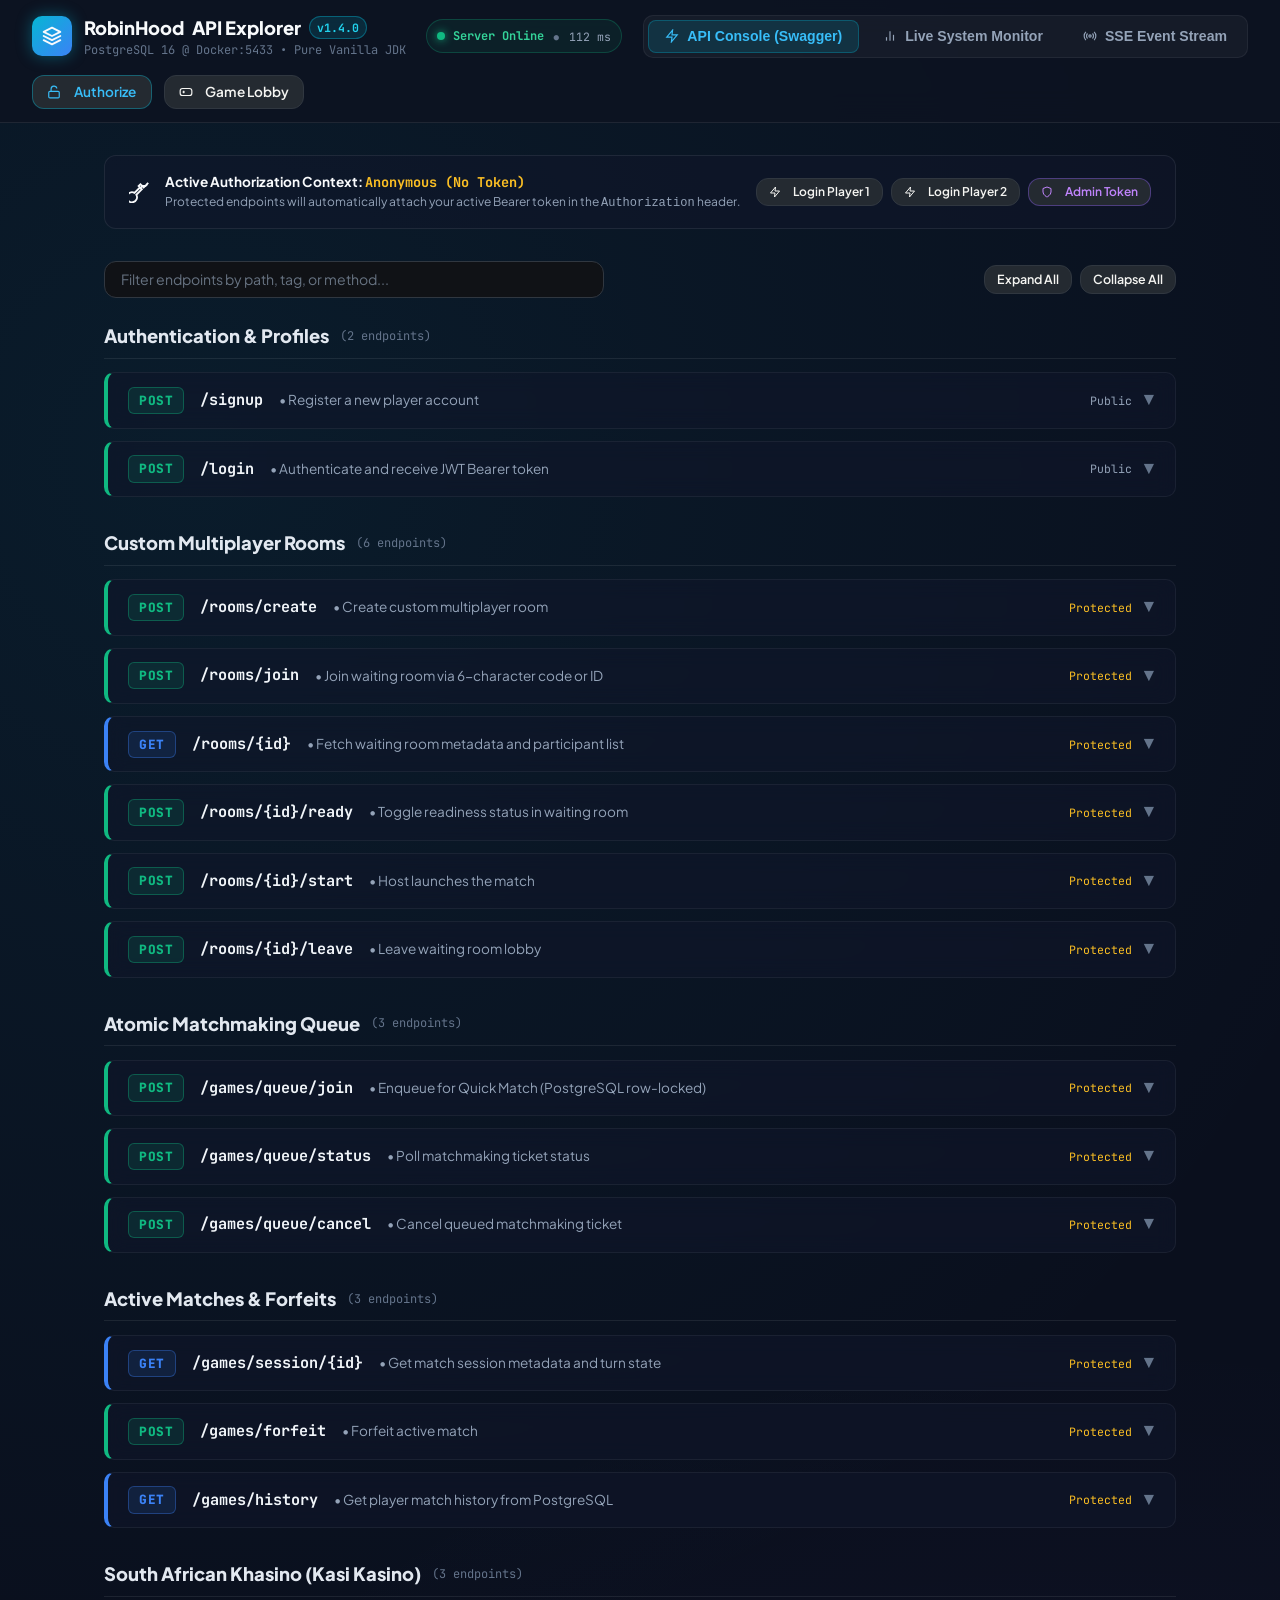
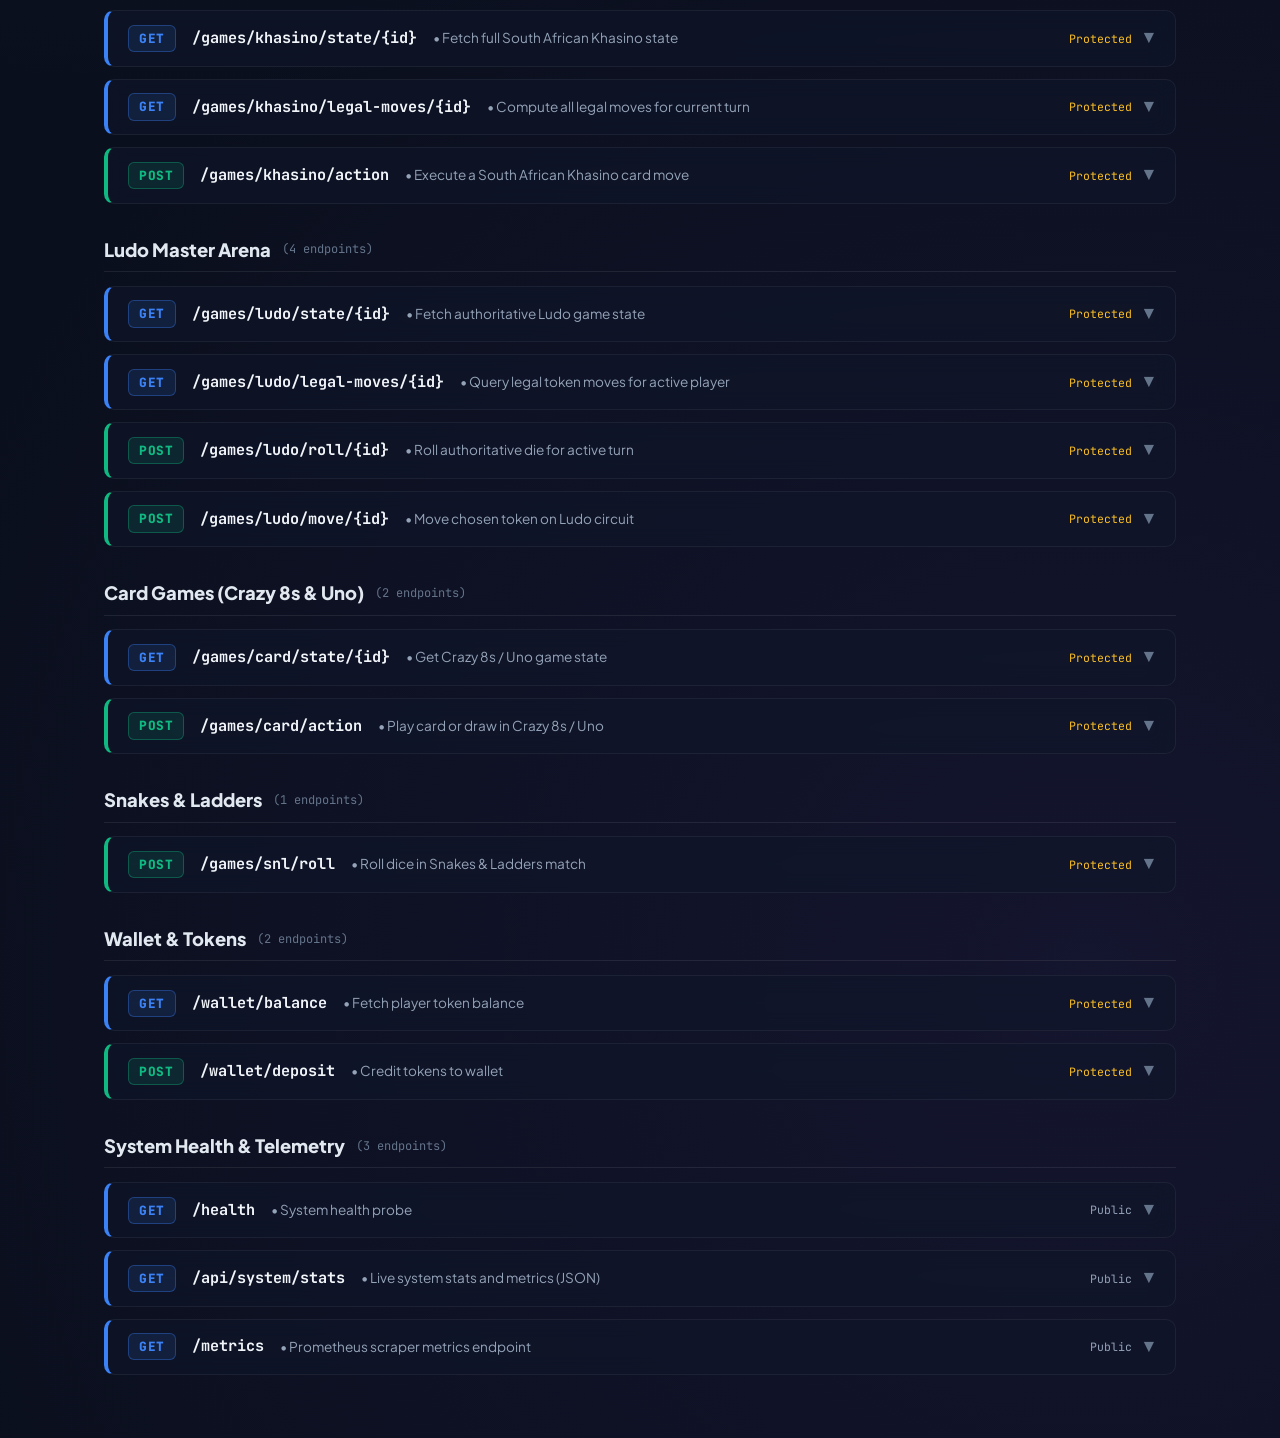
==== commit 904fe9e8: "refactor(ui): swap all emojis for clean vector SVG icons across platform" ====
--- a/client/web vanilla/docs.html
+++ b/client/web vanilla/docs.html
@@ -404,7 +404,11 @@
     <div class="docs-header-inner">
       <div style="display: flex; align-items: center; gap: 1.25rem;">
         <a href="/" class="docs-brand">
-          <div class="docs-brand-icon">🏹</div>
+          <div class="docs-brand-icon">
+            <svg width="20" height="20" viewBox="0 0 24 24" fill="none" stroke="currentColor" stroke-width="2.2" stroke-linecap="round" stroke-linejoin="round">
+              <path d="M12 2L2 7l10 5 10-5-10-5zM2 17l10 5 10-5M2 12l10 5 10-5"/>
+            </svg>
+          </div>
           <div>
             <div style="font-weight: 800; font-size: 1.15rem; display: flex; align-items: center; gap: 0.5rem;">
               RobinHood <span style="color: var(--accent-cyan);">API Explorer</span>
@@ -429,23 +433,33 @@
       <!-- Navigation Tabs -->
       <div class="nav-tabs-bar">
         <button id="tabBtnDocs" class="nav-tab-btn active" onclick="switchTab('docs')">
-          <span>⚡</span> API Console (Swagger)
+          <svg class="app-icon" width="14" height="14" viewBox="0 0 24 24" fill="none" stroke="currentColor" stroke-width="2"><polygon points="13 2 3 14 12 14 11 22 21 10 12 10 13 2"/></svg> API Console (Swagger)
         </button>
         <button id="tabBtnMonitor" class="nav-tab-btn" onclick="switchTab('monitor')">
-          <span>📊</span> Live System Monitor
+          <svg class="app-icon" width="14" height="14" viewBox="0 0 24 24" fill="none" stroke="currentColor" stroke-width="2"><line x1="18" y1="20" x2="18" y2="10"/><line x1="12" y1="20" x2="12" y2="4"/><line x1="6" y1="20" x2="6" y2="14"/></svg> Live System Monitor
         </button>
         <button id="tabBtnStream" class="nav-tab-btn" onclick="switchTab('stream')">
-          <span>📡</span> SSE Event Stream
+          <svg class="app-icon" width="14" height="14" viewBox="0 0 24 24" fill="none" stroke="currentColor" stroke-width="2"><circle cx="12" cy="12" r="2"/><path d="M16.24 7.76a6 6 0 0 1 0 8.49m-8.48-.01a6 6 0 0 1 0-8.49m11.31-2.82a10 10 0 0 1 0 14.14m-14.14 0a10 10 0 0 1 0-14.14"/></svg> SSE Event Stream
         </button>
       </div>
 
       <!-- Header Controls -->
       <div style="display: flex; align-items: center; gap: 0.75rem;">
         <button id="authBtn" class="btn btn-secondary" onclick="openAuthModal()" style="font-size: 0.85rem; padding: 0.45rem 0.9rem; display: flex; align-items: center; gap: 0.4rem; border-color: rgba(6, 182, 212, 0.4); color: #38bdf8;">
-          <span id="authBtnIcon">🔓</span> <span id="authBtnText">Authorize</span>
-        </button>
-        <a href="/" class="btn btn-secondary" style="font-size: 0.85rem; padding: 0.45rem 0.9rem; text-decoration: none;">
-          🎮 Game Lobby
+          <span id="authBtnIcon" style="display:inline-flex; align-items:center;">
+            <svg class="app-icon" width="14" height="14" viewBox="0 0 24 24" fill="none" stroke="currentColor" stroke-width="2">
+              <rect x="3" y="11" width="18" height="11" rx="2" ry="2"/>
+              <path d="M7 11V7a5 5 0 0 1 9.9-1"/>
+            </svg>
+          </span>
+          <span id="authBtnText">Authorize</span>
+        </button>
+        <a href="/" class="btn btn-secondary" style="font-size: 0.85rem; padding: 0.45rem 0.9rem; text-decoration: none; display: flex; align-items: center; gap: 0.35rem;">
+          <svg class="app-icon" width="14" height="14" viewBox="0 0 24 24" fill="none" stroke="currentColor" stroke-width="2">
+            <rect x="2" y="6" width="20" height="12" rx="4"/>
+            <path d="M6 12h4M8 10v4M16 10h.01M18 12h.01"/>
+          </svg>
+          Game Lobby
         </a>
       </div>
     </div>
@@ -456,7 +470,11 @@
     <!-- Active Token / Quick Context Banner -->
     <div class="auth-banner">
       <div style="display: flex; align-items: center; gap: 0.85rem;">
-        <div style="font-size: 1.5rem;">🔑</div>
+        <div style="color: var(--accent-cyan); display: flex; align-items: center;">
+          <svg class="app-icon" width="22" height="22" viewBox="0 0 24 24" fill="none" stroke="currentColor" stroke-width="2">
+            <path d="M21 2l-2 2m-1.5 1.5L16 7l-1.5-1.5-2 2 1.5 1.5L12 11l-4 4a5.5 5.5 0 1 1-2-2l4-4 2-2-1.5-1.5 2-2 1.5 1.5L18 5.5l2-2z"/>
+          </svg>
+        </div>
         <div>
           <div style="font-size: 0.85rem; font-weight: 700; color: #f8fafc;">
             Active Authorization Context:
@@ -468,14 +486,14 @@
         </div>
       </div>
       <div style="display: flex; gap: 0.5rem; flex-wrap: wrap;">
-        <button class="btn btn-secondary" onclick="quickAuth('p1@robinhood.io', 'password123')" style="font-size: 0.75rem; padding: 0.35rem 0.75rem;">
-          ⚡ Login Player 1
-        </button>
-        <button class="btn btn-secondary" onclick="quickAuth('p2@robinhood.io', 'password123')" style="font-size: 0.75rem; padding: 0.35rem 0.75rem;">
-          ⚡ Login Player 2
-        </button>
-        <button class="btn btn-secondary" onclick="setAdminToken()" style="font-size: 0.75rem; padding: 0.35rem 0.75rem; border-color: rgba(139, 92, 246, 0.4); color: #c084fc;">
-          🛡️ Admin Token
+        <button class="btn btn-secondary" onclick="quickAuth('p1@robinhood.io', 'password123')" style="font-size: 0.75rem; padding: 0.35rem 0.75rem; display: flex; align-items: center; gap: 0.35rem;">
+          <svg class="app-icon" width="12" height="12" viewBox="0 0 24 24" fill="none" stroke="currentColor" stroke-width="2"><polygon points="13 2 3 14 12 14 11 22 21 10 12 10 13 2"/></svg> Login Player 1
+        </button>
+        <button class="btn btn-secondary" onclick="quickAuth('p2@robinhood.io', 'password123')" style="font-size: 0.75rem; padding: 0.35rem 0.75rem; display: flex; align-items: center; gap: 0.35rem;">
+          <svg class="app-icon" width="12" height="12" viewBox="0 0 24 24" fill="none" stroke="currentColor" stroke-width="2"><polygon points="13 2 3 14 12 14 11 22 21 10 12 10 13 2"/></svg> Login Player 2
+        </button>
+        <button class="btn btn-secondary" onclick="setAdminToken()" style="font-size: 0.75rem; padding: 0.35rem 0.75rem; border-color: rgba(139, 92, 246, 0.4); color: #c084fc; display: flex; align-items: center; gap: 0.35rem;">
+          <svg class="app-icon" width="12" height="12" viewBox="0 0 24 24" fill="none" stroke="currentColor" stroke-width="2"><path d="M12 22s8-4 8-10V5l-8-3-8 3v7c0 6 8 10 8 10z"/></svg> Admin Token
         </button>
       </div>
     </div>
@@ -485,7 +503,7 @@
       <!-- Search & Filter Controls -->
       <div style="display: flex; justify-content: space-between; align-items: center; margin-bottom: 1.5rem; flex-wrap: wrap; gap: 1rem;">
         <div style="display: flex; gap: 0.5rem; align-items: center; flex: 1; max-width: 500px;">
-          <input type="text" id="endpointSearch" class="form-input" placeholder="🔍 Filter endpoints by path, tag, or method..." oninput="filterEndpoints()" style="font-size: 0.88rem; padding: 0.55rem 1rem;" />
+          <input type="text" id="endpointSearch" class="form-input" placeholder="Filter endpoints by path, tag, or method..." oninput="filterEndpoints()" style="font-size: 0.88rem; padding: 0.55rem 1rem;" />
         </div>
         <div style="display: flex; gap: 0.5rem;">
           <button class="btn btn-secondary" onclick="expandAllEndpoints(true)" style="font-size: 0.78rem; padding: 0.35rem 0.75rem;">
@@ -506,7 +524,7 @@
       <div style="display: flex; justify-content: space-between; align-items: center; margin-bottom: 1.5rem; flex-wrap: wrap; gap: 1rem;">
         <div>
           <h2 style="font-size: 1.4rem; font-weight: 800; display: flex; align-items: center; gap: 0.5rem; margin-bottom: 0.25rem;">
-            <span>📊</span> Real-Time Infrastructure & Engine Monitoring
+            <svg class="app-icon" width="18" height="18" viewBox="0 0 24 24" fill="none" stroke="currentColor" stroke-width="2"><line x1="18" y1="20" x2="18" y2="10"/><line x1="12" y1="20" x2="12" y2="4"/><line x1="6" y1="20" x2="6" y2="14"/></svg> Real-Time Infrastructure & Engine Monitoring
           </h2>
           <p style="color: #94a3b8; font-size: 0.85rem;">
             Live JVM runtime telemetry, Docker PostgreSQL connection status, and game session counters.
@@ -524,7 +542,7 @@
             </select>
           </div>
           <button class="btn btn-secondary" onclick="fetchSystemStats(true)" style="font-size: 0.82rem; padding: 0.4rem 0.85rem; display: flex; align-items: center; gap: 0.35rem;">
-            <span>🔄</span> Refresh Now
+            <svg class="app-icon" width="13" height="13" viewBox="0 0 24 24" fill="none" stroke="currentColor" stroke-width="2"><path d="M21.5 2v6h-6M2.5 22v-6h6"/><path d="M20.49 15a9 9 0 0 1-14.85 3.36L2.5 16M3.51 9a9 9 0 0 1 14.85-3.36L21.5 8"/></svg> Refresh Now
           </button>
         </div>
       </div>
@@ -534,7 +552,7 @@
         <div class="metric-card">
           <div class="metric-title">
             <span>Server & NIO Engine</span>
-            <span>⚡ Port 8080</span>
+            <span>Port 8080</span>
           </div>
           <div class="metric-val" id="metricServerStatus">UP</div>
           <div class="metric-sub" id="metricServerUptime">Uptime: Calculating...</div>
@@ -566,7 +584,7 @@
         <div class="metric-card">
           <div class="metric-title">
             <span>Live Game Engine</span>
-            <span>🎮 Synchronous</span>
+            <span>Synchronous</span>
           </div>
           <div class="metric-val" id="metricActiveSessions">0</div>
           <div class="metric-sub" id="metricWaitingRooms">Waiting Lobbies: 0</div>
@@ -581,7 +599,7 @@
             Live JSON Telemetry Payload (<code>/api/system/stats</code>)
           </h3>
           <button class="btn btn-secondary" onclick="navigator.clipboard.writeText(document.getElementById('rawStatsViewer').textContent); window.showToast('Copied JSON telemetry', 'success');" style="font-size: 0.75rem; padding: 0.25rem 0.65rem;">
-            📋 Copy JSON
+            Copy JSON
           </button>
         </div>
         <div id="rawStatsViewer" class="response-box" style="margin-top: 0; max-height: 280px;">Loading live telemetry...</div>
@@ -594,7 +612,7 @@
         <div style="display: flex; justify-content: space-between; align-items: center; margin-bottom: 1.25rem; flex-wrap: wrap; gap: 1rem;">
           <div>
             <h2 style="font-size: 1.3rem; font-weight: 800; display: flex; align-items: center; gap: 0.5rem; margin-bottom: 0.25rem;">
-              <span>📡</span> Real-Time Server-Sent Events (SSE) Live Monitor
+              <svg class="app-icon" width="18" height="18" viewBox="0 0 24 24" fill="none" stroke="currentColor" stroke-width="2"><circle cx="12" cy="12" r="2"/><path d="M16.24 7.76a6 6 0 0 1 0 8.49m-8.48-.01a6 6 0 0 1 0-8.49m11.31-2.82a10 10 0 0 1 0 14.14m-14.14 0a10 10 0 0 1 0-14.14"/></svg> Real-Time Server-Sent Events (SSE) Live Monitor
             </h2>
             <p style="color: #94a3b8; font-size: 0.85rem;">
               Attach to any active Match Session ID or Waiting Room ID to inspect real-time published broadcasts.
@@ -603,7 +621,7 @@
 
           <div style="display: flex; gap: 0.5rem;">
             <button class="btn btn-secondary" onclick="clearStreamLog()" style="font-size: 0.8rem; padding: 0.4rem 0.8rem;">
-              ✕ Clear Stream
+              Clear Stream
             </button>
           </div>
         </div>
@@ -628,9 +646,9 @@
     <div class="modal-content" style="max-width: 520px; text-align: left; padding: 2rem;">
       <div style="display: flex; justify-content: space-between; align-items: center; margin-bottom: 1.25rem; border-bottom: 1px solid rgba(255,255,255,0.08); padding-bottom: 0.75rem;">
         <h3 style="font-size: 1.25rem; font-weight: 800; display: flex; align-items: center; gap: 0.5rem;">
-          <span>🔐</span> API Authorization (Bearer Token)
+          <svg class="app-icon" width="18" height="18" viewBox="0 0 24 24" fill="none" stroke="currentColor" stroke-width="2"><rect x="3" y="11" width="18" height="11" rx="2" ry="2"/><path d="M7 11V7a5 5 0 0 1 10 0v4"/></svg> API Authorization (Bearer Token)
         </h3>
-        <button class="btn btn-secondary" onclick="closeAuthModal()" style="font-size: 0.8rem; padding: 0.25rem 0.6rem;">✕</button>
+        <button class="btn btn-secondary" onclick="closeAuthModal()" style="font-size: 0.8rem; padding: 0.25rem 0.6rem;">&times;</button>
       </div>
 
       <div style="font-size: 0.85rem; color: #94a3b8; line-height: 1.5; margin-bottom: 1rem;">
--- a/client/web vanilla/css/style.css
+++ b/client/web vanilla/css/style.css
@@ -1752,13 +1752,15 @@
 }
 
 .ludo-cell.is-safe::after {
-  content: '★';
+  content: '';
   position: absolute;
-  font-size: 0.9rem;
-  color: #F59E0B;
-  opacity: 0.7;
+  width: 14px;
+  height: 14px;
+  background: url("data:image/svg+xml,%3Csvg xmlns='http://www.w3.org/2000/svg' viewBox='0 0 24 24' fill='%23F59E0B'%3E%3Cpolygon points='12 2 15.09 8.26 22 9.27 17 14.14 18.18 21.02 12 17.77 5.82 21.02 7 14.14 2 9.27 8.91 8.26 12 2'/%3E%3C/svg%3E") no-repeat center;
+  background-size: contain;
+  opacity: 0.75;
   pointer-events: none;
-  text-shadow: 0 0 6px rgba(245, 158, 11, 0.6);
+  filter: drop-shadow(0 0 4px rgba(245, 158, 11, 0.6));
 }
 
 /* Starting Squares */
@@ -2116,3 +2118,28 @@
   font-weight: 700;
 }
 
+/* Universal SVG Icon Utilities */
+.app-icon {
+  display: inline-flex;
+  align-items: center;
+  justify-content: center;
+  vertical-align: middle;
+  flex-shrink: 0;
+  stroke: currentColor;
+  fill: none;
+}
+
+.svg-dice-face {
+  filter: drop-shadow(0 2px 4px rgba(0,0,0,0.4));
+  transition: transform 0.2s cubic-bezier(0.34, 1.56, 0.64, 1);
+}
+
+.btn .app-icon {
+  margin-right: 0.4rem;
+}
+
+.btn-icon-only .app-icon {
+  margin-right: 0;
+}
+
+
